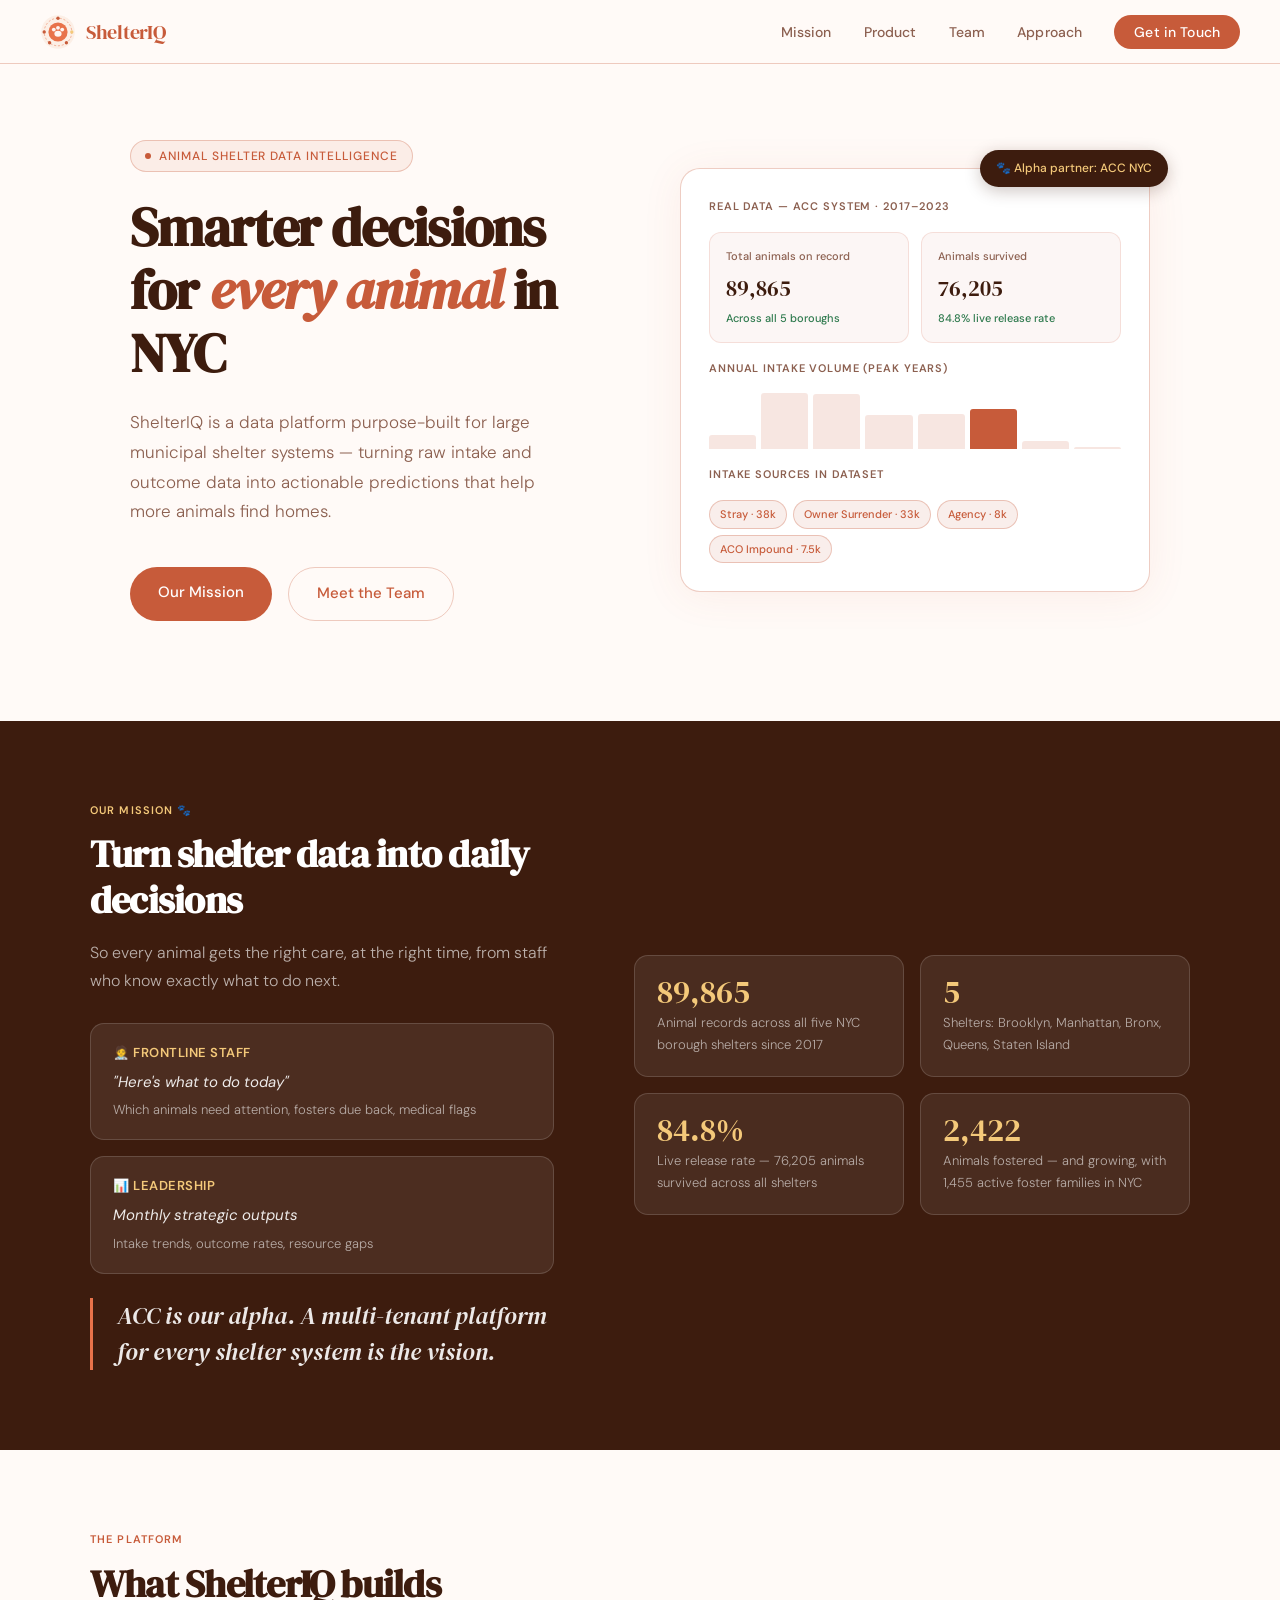
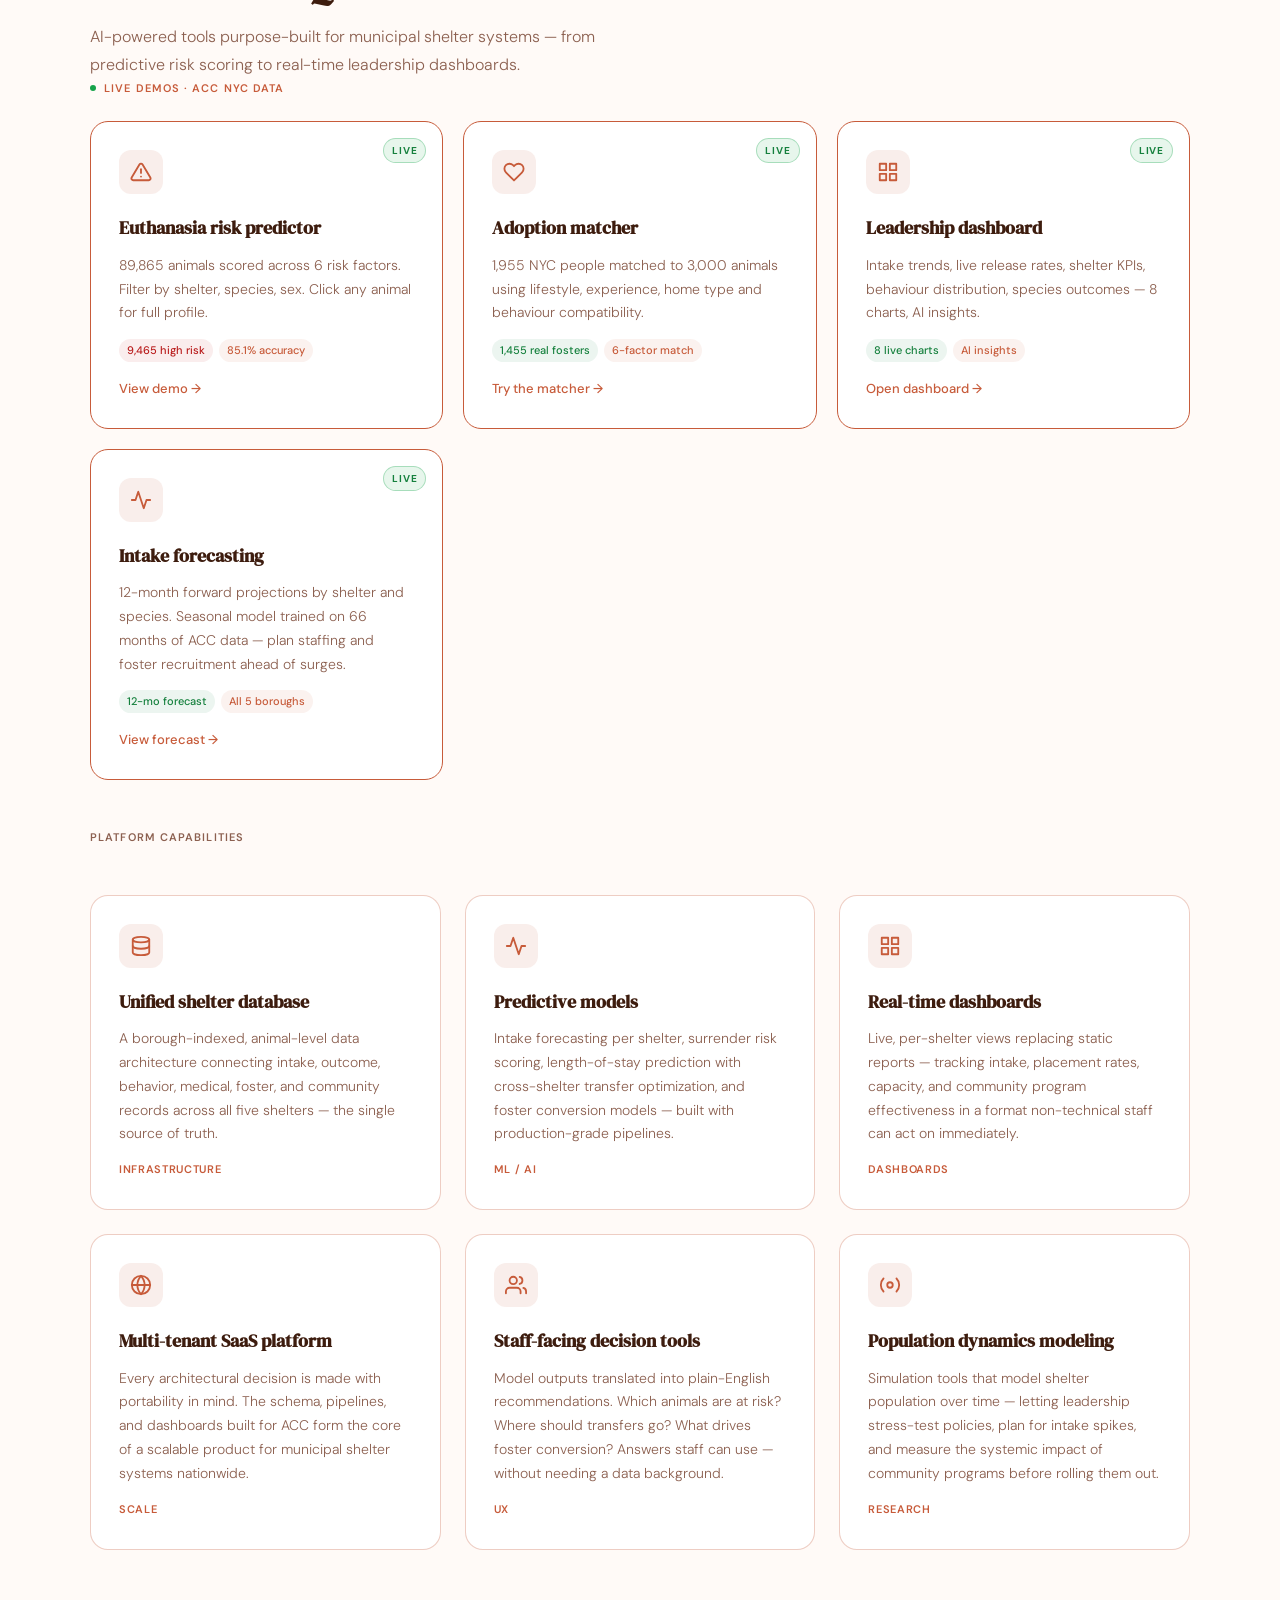
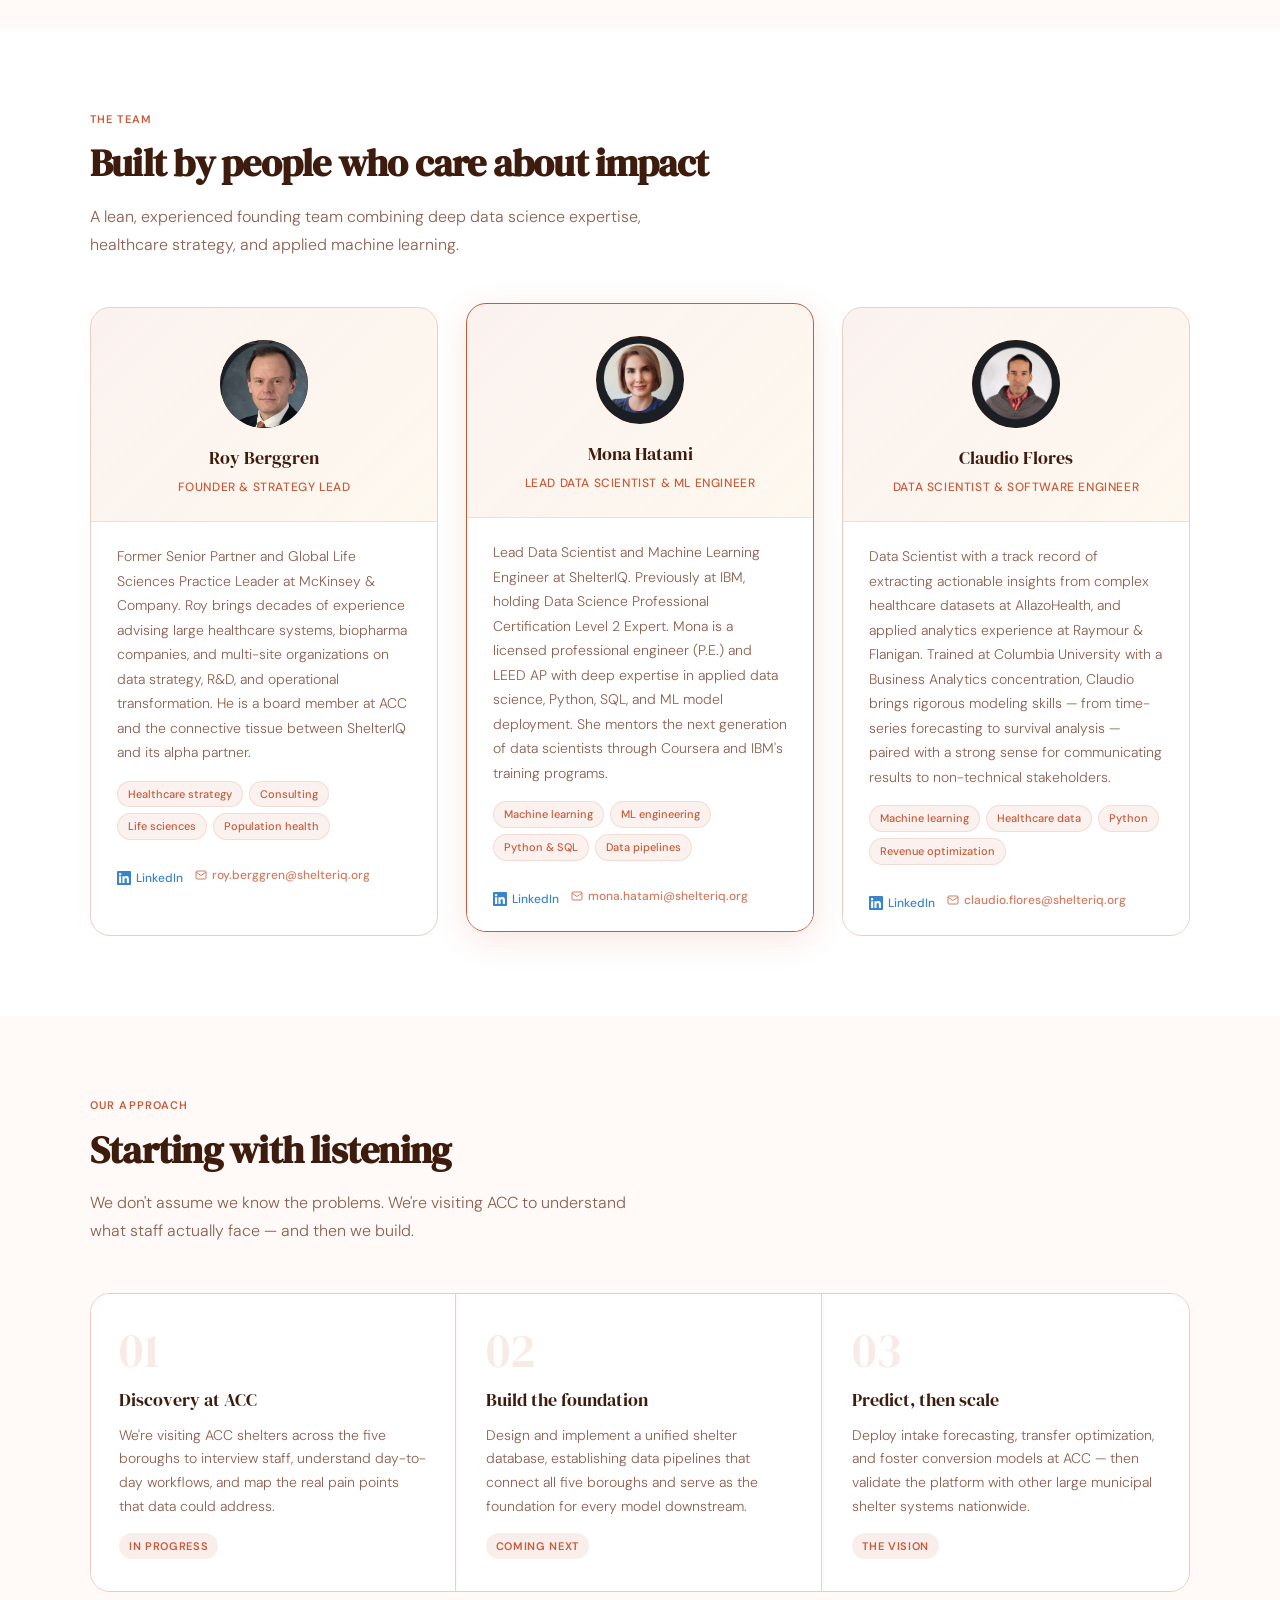
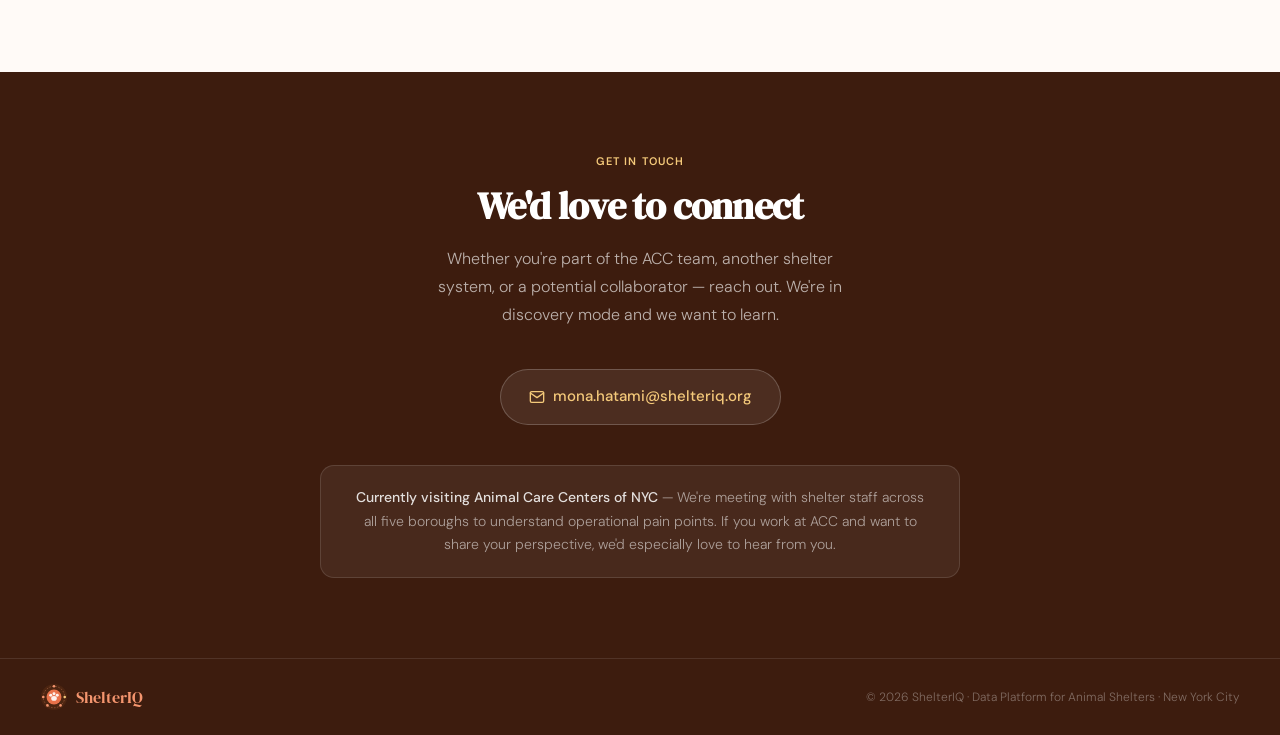
==== index.html @ 9c736c10 "Add ShelterIQ website content for Monogram-16 Copies the ShelterIQ site (index, dashboard, adopt, fo" ====
<!DOCTYPE html>
<html lang="en">
<head>
<meta charset="UTF-8">
<meta name="viewport" content="width=device-width, initial-scale=1.0">
<title>ShelterIQ — Data Platform for Animal Shelters</title>
<link rel="preconnect" href="https://fonts.googleapis.com">
<link rel="preconnect" href="https://fonts.gstatic.com" crossorigin>
<link href="https://fonts.googleapis.com/css2?family=DM+Serif+Display:ital@0;1&family=DM+Sans:ital,opsz,wght@0,9..40,300;0,9..40,400;0,9..40,500;0,9..40,600;1,9..40,300&display=swap" rel="stylesheet">
<style>
  *, *::before, *::after { box-sizing: border-box; margin: 0; padding: 0; }

  :root {
    --terracotta: #C75B3A;
    --terracotta-light: #E8724A;
    --peach: #F4956E;
    --gold: #F4C97A;
    --cream: #FFFAF7;
    --dark-brown: #3D1C0E;
    --mid-brown: #7A3B20;
    --text-dark: #1A0A04;
    --text-muted: #8C6050;
    --border: rgba(199, 91, 58, 0.15);
    --border-strong: rgba(199, 91, 58, 0.3);
  }

  html { scroll-behavior: smooth; }

  @keyframes pulse { 0%,100%{opacity:1} 50%{opacity:0.4} }

  body {
    font-family: 'DM Sans', sans-serif;
    background: var(--cream);
    color: var(--text-dark);
    font-size: 16px;
    line-height: 1.7;
  }

  /* NAV */
  nav {
    position: fixed;
    top: 0; left: 0; right: 0;
    z-index: 100;
    background: rgba(255, 250, 247, 0.92);
    backdrop-filter: blur(12px);
    border-bottom: 0.5px solid var(--border-strong);
    padding: 0 2.5rem;
    height: 64px;
    display: flex;
    align-items: center;
    justify-content: space-between;
  }

  .nav-logo {
    display: flex;
    align-items: center;
    gap: 10px;
    text-decoration: none;
  }

  .nav-logo svg { width: 36px; height: 36px; }

  .nav-logo-text {
    font-family: 'DM Serif Display', serif;
    font-size: 20px;
    color: var(--terracotta);
    letter-spacing: -0.3px;
  }

  .nav-links {
    display: flex;
    gap: 2rem;
    list-style: none;
  }

  .nav-links a {
    text-decoration: none;
    color: var(--text-muted);
    font-size: 14px;
    font-weight: 500;
    letter-spacing: 0.01em;
    transition: color 0.2s;
  }

  .nav-links a:hover { color: var(--terracotta); }

  .nav-cta {
    background: var(--terracotta);
    color: white !important;
    padding: 8px 20px;
    border-radius: 100px;
    font-size: 14px !important;
    font-weight: 500 !important;
    transition: background 0.2s !important;
  }

  .nav-cta:hover { background: var(--terracotta-light) !important; color: white !important; }

  /* HERO */
  .hero {
    padding: 140px 2.5rem 100px;
    max-width: 1100px;
    margin: 0 auto;
    display: grid;
    grid-template-columns: 1fr 1fr;
    gap: 5rem;
    align-items: center;
  }

  .hero-eyebrow {
    display: inline-flex;
    align-items: center;
    gap: 8px;
    background: rgba(199, 91, 58, 0.08);
    border: 0.5px solid var(--border-strong);
    border-radius: 100px;
    padding: 5px 14px;
    font-size: 12px;
    font-weight: 500;
    color: var(--terracotta);
    letter-spacing: 0.08em;
    text-transform: uppercase;
    margin-bottom: 1.5rem;
  }

  .hero-eyebrow::before {
    content: '';
    width: 6px; height: 6px;
    border-radius: 50%;
    background: var(--terracotta);
    display: inline-block;
  }

  .hero h1 {
    font-family: 'DM Serif Display', serif;
    font-size: clamp(2.4rem, 4.5vw, 3.4rem);
    line-height: 1.15;
    color: var(--dark-brown);
    margin-bottom: 1.5rem;
    letter-spacing: -0.02em;
  }

  .hero h1 em {
    font-style: italic;
    color: var(--terracotta);
  }

  .hero-sub {
    font-size: 17px;
    color: var(--text-muted);
    font-weight: 300;
    line-height: 1.75;
    margin-bottom: 2.5rem;
    max-width: 440px;
  }

  .hero-actions {
    display: flex;
    gap: 1rem;
    flex-wrap: wrap;
  }

  .btn-primary {
    background: var(--terracotta);
    color: white;
    padding: 13px 28px;
    border-radius: 100px;
    font-size: 15px;
    font-weight: 500;
    text-decoration: none;
    display: inline-block;
    transition: background 0.2s, transform 0.15s;
  }

  .btn-primary:hover { background: var(--terracotta-light); transform: translateY(-1px); }

  .btn-secondary {
    border: 1px solid var(--border-strong);
    color: var(--terracotta);
    padding: 13px 28px;
    border-radius: 100px;
    font-size: 15px;
    font-weight: 500;
    text-decoration: none;
    display: inline-block;
    transition: background 0.15s;
  }

  .btn-secondary:hover { background: rgba(199, 91, 58, 0.06); }

  /* HERO VISUAL */
  .hero-visual {
    position: relative;
  }

  .hero-card {
    background: white;
    border: 0.5px solid var(--border-strong);
    border-radius: 20px;
    padding: 28px;
    box-shadow: 0 4px 40px rgba(199, 91, 58, 0.08);
  }

  .hero-card-label {
    font-size: 11px;
    font-weight: 600;
    color: var(--text-muted);
    letter-spacing: 0.08em;
    text-transform: uppercase;
    margin-bottom: 16px;
  }

  .stat-row {
    display: grid;
    grid-template-columns: 1fr 1fr;
    gap: 12px;
    margin-bottom: 16px;
  }

  .stat-box {
    background: rgba(199, 91, 58, 0.05);
    border: 0.5px solid var(--border);
    border-radius: 12px;
    padding: 14px 16px;
  }

  .stat-label {
    font-size: 11px;
    color: var(--text-muted);
    margin-bottom: 4px;
    font-weight: 500;
  }

  .stat-value {
    font-size: 22px;
    font-family: 'DM Serif Display', serif;
    color: var(--dark-brown);
  }

  .stat-change {
    font-size: 11px;
    color: #2F7A4E;
    font-weight: 500;
    margin-top: 2px;
  }

  .mini-chart {
    height: 56px;
    display: flex;
    align-items: flex-end;
    gap: 5px;
    margin: 16px 0;
  }

  .mini-bar {
    flex: 1;
    background: rgba(199, 91, 58, 0.15);
    border-radius: 3px 3px 0 0;
    transition: background 0.2s;
  }

  .mini-bar.accent { background: var(--terracotta); }

  .shelter-badges {
    display: flex;
    gap: 6px;
    flex-wrap: wrap;
    margin-top: 16px;
  }

  .badge {
    font-size: 11px;
    font-weight: 500;
    padding: 4px 10px;
    border-radius: 100px;
    background: rgba(199, 91, 58, 0.1);
    color: var(--terracotta);
    border: 0.5px solid var(--border-strong);
  }

  .floating-pill {
    position: absolute;
    top: -18px;
    right: -18px;
    background: var(--dark-brown);
    color: var(--gold);
    border-radius: 100px;
    padding: 8px 16px;
    font-size: 12px;
    font-weight: 500;
    white-space: nowrap;
    box-shadow: 0 4px 16px rgba(61, 28, 14, 0.25);
  }

  /* SECTION SHARED */
  section { padding: 80px 2.5rem; }

  .container { max-width: 1100px; margin: 0 auto; }

  .section-label {
    font-size: 11px;
    font-weight: 600;
    letter-spacing: 0.1em;
    text-transform: uppercase;
    color: var(--terracotta);
    margin-bottom: 0.75rem;
  }

  .section-title {
    font-family: 'DM Serif Display', serif;
    font-size: clamp(1.8rem, 3vw, 2.5rem);
    color: var(--dark-brown);
    line-height: 1.2;
    letter-spacing: -0.02em;
    margin-bottom: 1rem;
  }

  .section-sub {
    font-size: 16px;
    color: var(--text-muted);
    font-weight: 300;
    max-width: 560px;
    line-height: 1.75;
  }

  /* MISSION */
  .mission-section {
    background: var(--dark-brown);
    color: white;
  }

  .mission-inner {
    max-width: 1100px;
    margin: 0 auto;
    display: grid;
    grid-template-columns: 1fr 1.2fr;
    gap: 5rem;
    align-items: center;
  }

  .mission-section .section-label { color: var(--gold); }

  .mission-section .section-title { color: white; }

  .mission-section .section-sub { color: rgba(255,255,255,0.65); max-width: 100%; }

  .mission-quote {
    border-left: 3px solid var(--terracotta-light);
    padding-left: 1.5rem;
    font-family: 'DM Serif Display', serif;
    font-size: 1.5rem;
    font-style: italic;
    color: rgba(255,255,255,0.9);
    line-height: 1.5;
  }

  .acc-info-cards {
    display: grid;
    grid-template-columns: 1fr 1fr;
    gap: 16px;
  }

  .acc-card {
    background: rgba(255,255,255,0.07);
    border: 0.5px solid rgba(255,255,255,0.15);
    border-radius: 14px;
    padding: 20px 22px;
  }

  .acc-card-num {
    font-family: 'DM Serif Display', serif;
    font-size: 2rem;
    color: var(--gold);
    line-height: 1;
    margin-bottom: 4px;
  }

  .acc-card-desc {
    font-size: 13px;
    color: rgba(255,255,255,0.6);
    font-weight: 300;
  }

  /* PRODUCT */
  .product-grid {
    display: grid;
    grid-template-columns: repeat(3, 1fr);
    gap: 24px;
    margin-top: 3rem;
  }

  .product-card {
    background: white;
    border: 0.5px solid var(--border-strong);
    border-radius: 18px;
    padding: 28px;
    transition: transform 0.2s, box-shadow 0.2s;
  }

  .product-card:hover {
    transform: translateY(-3px);
    box-shadow: 0 8px 32px rgba(199, 91, 58, 0.1);
  }

  .product-icon {
    width: 44px;
    height: 44px;
    border-radius: 12px;
    background: rgba(199, 91, 58, 0.1);
    display: flex;
    align-items: center;
    justify-content: center;
    margin-bottom: 18px;
  }

  .product-icon svg { width: 22px; height: 22px; }

  .product-card h3 {
    font-family: 'DM Serif Display', serif;
    font-size: 1.15rem;
    color: var(--dark-brown);
    margin-bottom: 10px;
  }

  .product-card p {
    font-size: 14px;
    color: var(--text-muted);
    line-height: 1.7;
    font-weight: 300;
  }

  .product-tag {
    display: inline-block;
    margin-top: 14px;
    font-size: 11px;
    font-weight: 600;
    letter-spacing: 0.06em;
    text-transform: uppercase;
    color: var(--terracotta);
  }

  /* TEAM */
  .team-section { background: white; }

  .team-grid {
    display: grid;
    grid-template-columns: repeat(3, 1fr);
    gap: 28px;
    margin-top: 3rem;
  }

  .team-card {
    border: 0.5px solid var(--border-strong);
    border-radius: 20px;
    overflow: hidden;
    transition: transform 0.2s;
  }

  .team-card:hover { transform: translateY(-3px); }

  .team-card-top {
    background: linear-gradient(135deg, rgba(199, 91, 58, 0.08), rgba(244, 201, 122, 0.12));
    padding: 32px 28px 24px;
    text-align: center;
    border-bottom: 0.5px solid var(--border);
  }

  .avatar-circle {
    width: 88px;
    height: 88px;
    border-radius: 50%;
    background: var(--terracotta);
    color: white;
    font-family: 'DM Serif Display', serif;
    font-size: 28px;
    display: flex;
    align-items: center;
    justify-content: center;
    margin: 0 auto 14px;
    letter-spacing: 1px;
    overflow: hidden;
  }

  .avatar-circle img {
    width: 100%;
    height: 100%;
    object-fit: cover;
    object-position: center top;
    border-radius: 50%;
    display: block;
  }

  .team-card.featured {
    border: 1.5px solid var(--terracotta);
    box-shadow: 0 8px 32px rgba(199, 91, 58, 0.15);
    transform: translateY(-4px);
  }

  .team-card.featured:hover { transform: translateY(-7px); }

  .featured-badge {
    display: inline-block;
    background: var(--terracotta);
    color: white;
    font-size: 10px;
    font-weight: 600;
    letter-spacing: 0.08em;
    text-transform: uppercase;
    padding: 3px 10px;
    border-radius: 100px;
    margin-bottom: 8px;
  }

  .team-email {
    display: inline-flex;
    align-items: center;
    gap: 5px;
    margin-top: 8px;
    font-size: 12px;
    font-weight: 500;
    color: var(--terracotta);
    text-decoration: none;
    opacity: 0.8;
    transition: opacity 0.2s;
  }

  .team-email:hover { opacity: 1; }

  .team-name {
    font-family: 'DM Serif Display', serif;
    font-size: 1.15rem;
    color: var(--dark-brown);
    margin-bottom: 4px;
  }

  .team-title {
    font-size: 12px;
    font-weight: 500;
    color: var(--terracotta);
    letter-spacing: 0.05em;
    text-transform: uppercase;
  }

  .team-card-body {
    padding: 22px 26px;
    background: white;
  }

  .team-bio {
    font-size: 14px;
    color: var(--text-muted);
    line-height: 1.75;
    font-weight: 300;
    margin-bottom: 16px;
  }

  .team-skills {
    display: flex;
    gap: 6px;
    flex-wrap: wrap;
  }

  .skill-pill {
    font-size: 11px;
    font-weight: 500;
    background: rgba(199, 91, 58, 0.08);
    color: var(--terracotta);
    border: 0.5px solid var(--border);
    border-radius: 100px;
    padding: 3px 10px;
  }

  .team-linkedin {
    display: inline-flex;
    align-items: center;
    gap: 5px;
    margin-top: 14px;
    font-size: 12px;
    font-weight: 500;
    color: #0A66C2;
    text-decoration: none;
    opacity: 0.8;
    transition: opacity 0.2s;
  }

  .team-linkedin:hover { opacity: 1; }

  /* APPROACH */
  .approach-section { background: var(--cream); }

  .approach-steps {
    display: grid;
    grid-template-columns: repeat(3, 1fr);
    gap: 2px;
    margin-top: 3rem;
    border: 0.5px solid var(--border-strong);
    border-radius: 20px;
    overflow: hidden;
  }

  .approach-step {
    padding: 32px 28px;
    background: white;
    position: relative;
  }

  .approach-step:not(:last-child) {
    border-right: 0.5px solid var(--border-strong);
  }

  .step-num {
    font-family: 'DM Serif Display', serif;
    font-size: 3rem;
    color: rgba(199, 91, 58, 0.12);
    line-height: 1;
    margin-bottom: 12px;
  }

  .step-title {
    font-family: 'DM Serif Display', serif;
    font-size: 1.1rem;
    color: var(--dark-brown);
    margin-bottom: 8px;
  }

  .step-desc {
    font-size: 14px;
    color: var(--text-muted);
    font-weight: 300;
    line-height: 1.7;
  }

  .step-badge {
    display: inline-block;
    margin-top: 14px;
    background: rgba(199, 91, 58, 0.1);
    color: var(--terracotta);
    font-size: 11px;
    font-weight: 600;
    letter-spacing: 0.06em;
    text-transform: uppercase;
    padding: 4px 10px;
    border-radius: 100px;
  }

  /* CONTACT */
  .contact-section {
    background: var(--dark-brown);
    color: white;
    text-align: center;
  }

  .contact-inner {
    max-width: 640px;
    margin: 0 auto;
  }

  .contact-section .section-label { color: var(--gold); }

  .contact-section .section-title { color: white; }

  .contact-section .section-sub {
    color: rgba(255,255,255,0.65);
    margin: 0 auto 2.5rem;
  }

  .contact-email {
    display: inline-flex;
    align-items: center;
    gap: 8px;
    background: rgba(255,255,255,0.08);
    border: 0.5px solid rgba(255,255,255,0.2);
    border-radius: 100px;
    padding: 14px 28px;
    color: var(--gold);
    text-decoration: none;
    font-size: 15px;
    font-weight: 500;
    transition: background 0.2s;
  }

  .contact-email:hover { background: rgba(255,255,255,0.14); }

  .acc-note {
    margin-top: 2.5rem;
    padding: 20px 28px;
    background: rgba(255,255,255,0.06);
    border: 0.5px solid rgba(255,255,255,0.12);
    border-radius: 14px;
    font-size: 14px;
    color: rgba(255,255,255,0.55);
    font-weight: 300;
    line-height: 1.7;
  }

  .acc-note strong { color: rgba(255,255,255,0.85); font-weight: 500; }

  /* FOOTER */
  footer {
    background: var(--dark-brown);
    border-top: 0.5px solid rgba(255,255,255,0.1);
    padding: 24px 2.5rem;
    display: flex;
    align-items: center;
    justify-content: space-between;
  }

  .footer-logo {
    display: flex;
    align-items: center;
    gap: 8px;
  }

  .footer-logo-text {
    font-family: 'DM Serif Display', serif;
    font-size: 16px;
    color: var(--peach);
  }

  .footer-right {
    font-size: 12px;
    color: rgba(255,255,255,0.35);
    font-weight: 300;
  }

  @media (max-width: 768px) {
    .hero { grid-template-columns: 1fr; gap: 3rem; padding: 110px 1.5rem 60px; }
    .hero-visual { display: none; }
    .mission-inner { grid-template-columns: 1fr; gap: 2.5rem; }
    .product-grid { grid-template-columns: 1fr; }
    .live-demo-grid { grid-template-columns: 1fr !important; }
    .team-grid { grid-template-columns: 1fr; }
    .approach-steps { grid-template-columns: 1fr; }
    .approach-step:not(:last-child) { border-right: none; border-bottom: 0.5px solid var(--border-strong); }
    nav { padding: 0 1.5rem; }
    .nav-links { display: none; }
    section { padding: 60px 1.5rem; }
    footer { flex-direction: column; gap: 8px; text-align: center; }
  }
</style>
</head>
<body>

<!-- NAV -->
<nav>
  <a href="#" class="nav-logo">
    <svg viewBox="0 0 60 60" xmlns="http://www.w3.org/2000/svg" width="38" height="38">
      <!-- Outer cream halo -->
      <circle cx="30" cy="30" r="28" fill="#FAE8DC" opacity="0.6"/>
      <!-- Dashed orbit ring -->
      <circle cx="30" cy="30" r="23" fill="none" stroke="#E8724A" stroke-width="1.2" stroke-dasharray="3.5 3" opacity="0.7"/>
      <!-- Borough dots: Manhattan(top), Queens(right), Brooklyn(bottom-right), Staten Is(bottom-left), Bronx(left) -->
      <circle cx="30" cy="7"  r="2.8" fill="#C75B3A"/>
      <circle cx="53" cy="30" r="2.8" fill="#F4C97A"/>
      <circle cx="44" cy="48" r="2.8" fill="#C75B3A"/>
      <circle cx="16" cy="48" r="2.8" fill="#C75B3A"/>
      <circle cx="7"  cy="30" r="2.8" fill="#C75B3A"/>
      <!-- Main terracotta circle -->
      <circle cx="30" cy="30" r="16" fill="#E8724A"/>
      <!-- Paw print: central pad -->
      <ellipse cx="30" cy="33" rx="6" ry="5" fill="white" opacity="0.92"/>
      <!-- Toe beans -->
      <circle cx="23" cy="26" r="3.2" fill="white" opacity="0.92"/>
      <circle cx="30" cy="23" r="3.2" fill="white" opacity="0.92"/>
      <circle cx="37" cy="26" r="3.2" fill="white" opacity="0.92"/>
    </svg>
    <span class="nav-logo-text">ShelterIQ</span>
  </a>
  <ul class="nav-links">
    <li><a href="#mission">Mission</a></li>
    <li><a href="#product">Product</a></li>
    <li><a href="#team">Team</a></li>
    <li><a href="#approach">Approach</a></li>
    <li><a href="#contact" class="nav-cta">Get in Touch</a></li>
  </ul>
</nav>

<!-- HERO -->
<section style="padding: 0;">
  <div class="hero">
    <div class="hero-content">
      <div class="hero-eyebrow">Animal Shelter Data Intelligence</div>
      <h1>Smarter decisions for <em>every animal</em> in NYC</h1>
      <p class="hero-sub">ShelterIQ is a data platform purpose-built for large municipal shelter systems — turning raw intake and outcome data into actionable predictions that help more animals find homes.</p>
      <div class="hero-actions">
        <a href="#mission" class="btn-primary">Our Mission</a>
        <a href="#team" class="btn-secondary">Meet the Team</a>
      </div>
    </div>
    <div class="hero-visual">
      <div class="floating-pill">🐾 Alpha partner: ACC NYC</div>
      <div class="hero-card">
        <div class="hero-card-label">Real data — ACC system · 2017–2023</div>
        <div class="stat-row">
          <div class="stat-box">
            <div class="stat-label">Total animals on record</div>
            <div class="stat-value">89,865</div>
            <div class="stat-change">Across all 5 boroughs</div>
          </div>
          <div class="stat-box">
            <div class="stat-label">Animals survived</div>
            <div class="stat-value">76,205</div>
            <div class="stat-change">84.8% live release rate</div>
          </div>
        </div>
        <div class="hero-card-label" style="margin-top:4px;">Annual intake volume (peak years)</div>
        <div class="mini-chart">
          <div class="mini-bar" style="height:25%;" title="2017"></div>
          <div class="mini-bar" style="height:100%;" title="2018"></div>
          <div class="mini-bar" style="height:99%;" title="2019"></div>
          <div class="mini-bar" style="height:62%;" title="2020"></div>
          <div class="mini-bar" style="height:64%;" title="2021"></div>
          <div class="mini-bar accent" style="height:72%;" title="2022"></div>
          <div class="mini-bar" style="height:15%;" title="2023"></div>
          <div class="mini-bar" style="height:5%;" title="2024"></div>
        </div>
        <div class="hero-card-label">Intake sources in dataset</div>
        <div class="shelter-badges">
          <span class="badge">Stray · 38k</span>
          <span class="badge">Owner Surrender · 33k</span>
          <span class="badge">Agency · 8k</span>
          <span class="badge">ACO Impound · 7.5k</span>
        </div>
      </div>
    </div>
  </div>
</section>

<!-- MISSION -->
<section class="mission-section" id="mission">
  <div class="mission-inner">
    <div>
      <div class="section-label">Our Mission 🐾</div>
      <h2 class="section-title">Turn shelter data into daily decisions</h2>
      <p class="section-sub">So every animal gets the right care, at the right time, from staff who know exactly what to do next.</p>
      <br>
      <div style="display:flex; flex-direction:column; gap:16px; margin-bottom: 1.5rem;">
        <div style="background:rgba(255,255,255,0.08); border:0.5px solid rgba(255,255,255,0.15); border-radius:14px; padding:18px 22px;">
          <div style="font-size:13px; font-weight:600; color:var(--gold); margin-bottom:6px; letter-spacing:0.04em;">🧑‍⚕️ FRONTLINE STAFF</div>
          <div style="font-size:15px; color:rgba(255,255,255,0.9); font-style:italic;">"Here's what to do today"</div>
          <div style="font-size:13px; color:rgba(255,255,255,0.6); margin-top:4px; font-weight:300;">Which animals need attention, fosters due back, medical flags</div>
        </div>
        <div style="background:rgba(255,255,255,0.08); border:0.5px solid rgba(255,255,255,0.15); border-radius:14px; padding:18px 22px;">
          <div style="font-size:13px; font-weight:600; color:var(--gold); margin-bottom:6px; letter-spacing:0.04em;">📊 LEADERSHIP</div>
          <div style="font-size:15px; color:rgba(255,255,255,0.9); font-style:italic;">Monthly strategic outputs</div>
          <div style="font-size:13px; color:rgba(255,255,255,0.6); margin-top:4px; font-weight:300;">Intake trends, outcome rates, resource gaps</div>
        </div>
      </div>
      <blockquote class="mission-quote">ACC is our alpha. A multi-tenant platform for every shelter system is the vision.</blockquote>
    </div>
    <div class="acc-info-cards">
      <div class="acc-card">
        <div class="acc-card-num">89,865</div>
        <div class="acc-card-desc">Animal records across all five NYC borough shelters since 2017</div>
      </div>
      <div class="acc-card">
        <div class="acc-card-num">5</div>
        <div class="acc-card-desc">Shelters: Brooklyn, Manhattan, Bronx, Queens, Staten Island</div>
      </div>
      <div class="acc-card">
        <div class="acc-card-num">84.8%</div>
        <div class="acc-card-desc">Live release rate — 76,205 animals survived across all shelters</div>
      </div>
      <div class="acc-card">
        <div class="acc-card-num">2,422</div>
        <div class="acc-card-desc">Animals fostered — and growing, with 1,455 active foster families in NYC</div>
      </div>
    </div>
  </div>
</section>

<!-- PRODUCT -->
<section id="product" style="background: var(--cream);">
  <div class="container">
    <div class="section-label">The Platform</div>
    <h2 class="section-title">What ShelterIQ builds</h2>
    <p class="section-sub">AI-powered tools purpose-built for municipal shelter systems — from predictive risk scoring to real-time leadership dashboards.</p>

    <!-- LIVE PRODUCTS -->
    <div style="margin-bottom:1rem;">
      <div style="font-size:11px;font-weight:600;letter-spacing:0.1em;text-transform:uppercase;color:var(--terracotta);margin-bottom:1.5rem;display:flex;align-items:center;gap:8px;">
        <span style="width:6px;height:6px;border-radius:50%;background:#16A34A;display:inline-block;animation:pulse 2s infinite;"></span>
        Live demos · ACC NYC data
      </div>
      <div style="display:grid;grid-template-columns:repeat(3,1fr);gap:20px;margin-bottom:3rem;" class="live-demo-grid">

        <!-- RISK PREDICTOR — LIVE -->
        <a href="risk.html" style="text-decoration:none;background:white;border:1.5px solid var(--terracotta);border-radius:18px;padding:28px;display:block;transition:transform 0.2s,box-shadow 0.2s;position:relative;overflow:hidden;" onmouseover="this.style.transform='translateY(-3px)';this.style.boxShadow='0 8px 32px rgba(199,91,58,0.15)'" onmouseout="this.style.transform='';this.style.boxShadow=''">
          <div style="position:absolute;top:16px;right:16px;background:rgba(22,163,74,0.1);color:#15803D;font-size:10px;font-weight:700;letter-spacing:0.08em;padding:3px 8px;border-radius:20px;border:1px solid rgba(22,163,74,0.3);">LIVE</div>
          <div style="width:44px;height:44px;border-radius:12px;background:rgba(199,91,58,0.1);display:flex;align-items:center;justify-content:center;margin-bottom:18px;">
            <svg viewBox="0 0 24 24" fill="none" stroke="#C75B3A" stroke-width="2" stroke-linecap="round" stroke-linejoin="round" width="22" height="22"><path d="M10.29 3.86L1.82 18a2 2 0 0 0 1.71 3h16.94a2 2 0 0 0 1.71-3L13.71 3.86a2 2 0 0 0-3.42 0z"/><line x1="12" y1="9" x2="12" y2="13"/><line x1="12" y1="17" x2="12.01" y2="17"/></svg>
          </div>
          <h3 style="font-family:'DM Serif Display',serif;font-size:1.15rem;color:var(--dark-brown);margin-bottom:10px;">Euthanasia risk predictor</h3>
          <p style="font-size:14px;color:var(--text-muted);line-height:1.7;font-weight:300;">89,865 animals scored across 6 risk factors. Filter by shelter, species, sex. Click any animal for full profile.</p>
          <div style="margin-top:14px;display:flex;flex-wrap:wrap;gap:6px;">
            <span style="font-size:11px;background:rgba(185,28,28,0.08);color:#B91C1C;padding:2px 8px;border-radius:20px;font-weight:500;">9,465 high risk</span>
            <span style="font-size:11px;background:rgba(199,91,58,0.08);color:var(--terracotta);padding:2px 8px;border-radius:20px;font-weight:500;">85.1% accuracy</span>
          </div>
          <div style="margin-top:16px;font-size:13px;color:var(--terracotta);font-weight:500;">View demo →</div>
        </a>

        <!-- ADOPTION MATCHER — LIVE -->
        <a href="adopt.html" style="text-decoration:none;background:white;border:1.5px solid var(--terracotta);border-radius:18px;padding:28px;display:block;transition:transform 0.2s,box-shadow 0.2s;position:relative;overflow:hidden;" onmouseover="this.style.transform='translateY(-3px)';this.style.boxShadow='0 8px 32px rgba(199,91,58,0.15)'" onmouseout="this.style.transform='';this.style.boxShadow=''">
          <div style="position:absolute;top:16px;right:16px;background:rgba(22,163,74,0.1);color:#15803D;font-size:10px;font-weight:700;letter-spacing:0.08em;padding:3px 8px;border-radius:20px;border:1px solid rgba(22,163,74,0.3);">LIVE</div>
          <div style="width:44px;height:44px;border-radius:12px;background:rgba(199,91,58,0.1);display:flex;align-items:center;justify-content:center;margin-bottom:18px;">
            <svg viewBox="0 0 24 24" fill="none" stroke="#C75B3A" stroke-width="2" stroke-linecap="round" stroke-linejoin="round" width="22" height="22"><path d="M20.84 4.61a5.5 5.5 0 0 0-7.78 0L12 5.67l-1.06-1.06a5.5 5.5 0 0 0-7.78 7.78l1.06 1.06L12 21.23l7.78-7.78 1.06-1.06a5.5 5.5 0 0 0 0-7.78z"/></svg>
          </div>
          <h3 style="font-family:'DM Serif Display',serif;font-size:1.15rem;color:var(--dark-brown);margin-bottom:10px;">Adoption matcher</h3>
          <p style="font-size:14px;color:var(--text-muted);line-height:1.7;font-weight:300;">1,955 NYC people matched to 3,000 animals using lifestyle, experience, home type and behaviour compatibility.</p>
          <div style="margin-top:14px;display:flex;flex-wrap:wrap;gap:6px;">
            <span style="font-size:11px;background:rgba(21,128,61,0.08);color:#15803D;padding:2px 8px;border-radius:20px;font-weight:500;">1,455 real fosters</span>
            <span style="font-size:11px;background:rgba(199,91,58,0.08);color:var(--terracotta);padding:2px 8px;border-radius:20px;font-weight:500;">6-factor match</span>
          </div>
          <div style="margin-top:16px;font-size:13px;color:var(--terracotta);font-weight:500;">Try the matcher →</div>
        </a>

        <!-- LEADERSHIP DASHBOARD — LIVE -->
        <a href="dashboard.html" style="text-decoration:none;background:white;border:1.5px solid var(--terracotta);border-radius:18px;padding:28px;display:block;transition:transform 0.2s,box-shadow 0.2s;position:relative;overflow:hidden;" onmouseover="this.style.transform='translateY(-3px)';this.style.boxShadow='0 8px 32px rgba(199,91,58,0.15)'" onmouseout="this.style.transform='';this.style.boxShadow=''">
          <div style="position:absolute;top:16px;right:16px;background:rgba(22,163,74,0.1);color:#15803D;font-size:10px;font-weight:700;letter-spacing:0.08em;padding:3px 8px;border-radius:20px;border:1px solid rgba(22,163,74,0.3);">LIVE</div>
          <div style="width:44px;height:44px;border-radius:12px;background:rgba(199,91,58,0.1);display:flex;align-items:center;justify-content:center;margin-bottom:18px;">
            <svg viewBox="0 0 24 24" fill="none" stroke="#C75B3A" stroke-width="2" stroke-linecap="round" stroke-linejoin="round" width="22" height="22"><rect x="3" y="3" width="7" height="7"/><rect x="14" y="3" width="7" height="7"/><rect x="14" y="14" width="7" height="7"/><rect x="3" y="14" width="7" height="7"/></svg>
          </div>
          <h3 style="font-family:'DM Serif Display',serif;font-size:1.15rem;color:var(--dark-brown);margin-bottom:10px;">Leadership dashboard</h3>
          <p style="font-size:14px;color:var(--text-muted);line-height:1.7;font-weight:300;">Intake trends, live release rates, shelter KPIs, behaviour distribution, species outcomes — 8 charts, AI insights.</p>
          <div style="margin-top:14px;display:flex;flex-wrap:wrap;gap:6px;">
            <span style="font-size:11px;background:rgba(21,128,61,0.08);color:#15803D;padding:2px 8px;border-radius:20px;font-weight:500;">8 live charts</span>
            <span style="font-size:11px;background:rgba(199,91,58,0.08);color:var(--terracotta);padding:2px 8px;border-radius:20px;font-weight:500;">AI insights</span>
          </div>
          <div style="margin-top:16px;font-size:13px;color:var(--terracotta);font-weight:500;">Open dashboard →</div>
        </a>

        <!-- INTAKE FORECASTING — LIVE -->
        <a href="forecast.html" style="text-decoration:none;background:white;border:1.5px solid var(--terracotta);border-radius:18px;padding:28px;display:block;transition:transform 0.2s,box-shadow 0.2s;position:relative;overflow:hidden;" onmouseover="this.style.transform='translateY(-3px)';this.style.boxShadow='0 8px 32px rgba(199,91,58,0.15)'" onmouseout="this.style.transform='';this.style.boxShadow=''">
          <div style="position:absolute;top:16px;right:16px;background:rgba(22,163,74,0.1);color:#15803D;font-size:10px;font-weight:700;letter-spacing:0.08em;padding:3px 8px;border-radius:20px;border:1px solid rgba(22,163,74,0.3);">LIVE</div>
          <div style="width:44px;height:44px;border-radius:12px;background:rgba(199,91,58,0.1);display:flex;align-items:center;justify-content:center;margin-bottom:18px;">
            <svg viewBox="0 0 24 24" fill="none" stroke="#C75B3A" stroke-width="2" stroke-linecap="round" stroke-linejoin="round" width="22" height="22"><polyline points="22 12 18 12 15 21 9 3 6 12 2 12"/></svg>
          </div>
          <h3 style="font-family:'DM Serif Display',serif;font-size:1.15rem;color:var(--dark-brown);margin-bottom:10px;">Intake forecasting</h3>
          <p style="font-size:14px;color:var(--text-muted);line-height:1.7;font-weight:300;">12-month forward projections by shelter and species. Seasonal model trained on 66 months of ACC data — plan staffing and foster recruitment ahead of surges.</p>
          <div style="margin-top:14px;display:flex;flex-wrap:wrap;gap:6px;">
            <span style="font-size:11px;background:rgba(21,128,61,0.08);color:#15803D;padding:2px 8px;border-radius:20px;font-weight:500;">12-mo forecast</span>
            <span style="font-size:11px;background:rgba(199,91,58,0.08);color:var(--terracotta);padding:2px 8px;border-radius:20px;font-weight:500;">All 5 boroughs</span>
          </div>
          <div style="margin-top:16px;font-size:13px;color:var(--terracotta);font-weight:500;">View forecast →</div>
        </a>

      </div>
    </div>

    <!-- PLATFORM CAPABILITIES -->
    <div style="font-size:11px;font-weight:600;letter-spacing:0.1em;text-transform:uppercase;color:var(--text-muted);margin-bottom:1.5rem;">Platform capabilities</div>
    <div class="product-grid">
      <div class="product-card">
        <div class="product-icon">
          <svg viewBox="0 0 24 24" fill="none" stroke="#C75B3A" stroke-width="2" stroke-linecap="round" stroke-linejoin="round">
            <ellipse cx="12" cy="5" rx="9" ry="3"/><path d="M21 12c0 1.66-4 3-9 3s-9-1.34-9-3"/><path d="M3 5v14c0 1.66 4 3 9 3s9-1.34 9-3V5"/>
          </svg>
        </div>
        <h3>Unified shelter database</h3>
        <p>A borough-indexed, animal-level data architecture connecting intake, outcome, behavior, medical, foster, and community records across all five shelters — the single source of truth.</p>
        <span class="product-tag">Infrastructure</span>
      </div>
      <div class="product-card">
        <div class="product-icon">
          <svg viewBox="0 0 24 24" fill="none" stroke="#C75B3A" stroke-width="2" stroke-linecap="round" stroke-linejoin="round">
            <polyline points="22 12 18 12 15 21 9 3 6 12 2 12"/>
          </svg>
        </div>
        <h3>Predictive models</h3>
        <p>Intake forecasting per shelter, surrender risk scoring, length-of-stay prediction with cross-shelter transfer optimization, and foster conversion models — built with production-grade pipelines.</p>
        <span class="product-tag">ML / AI</span>
      </div>
      <div class="product-card">
        <div class="product-icon">
          <svg viewBox="0 0 24 24" fill="none" stroke="#C75B3A" stroke-width="2" stroke-linecap="round" stroke-linejoin="round">
            <rect x="3" y="3" width="7" height="7"/><rect x="14" y="3" width="7" height="7"/><rect x="14" y="14" width="7" height="7"/><rect x="3" y="14" width="7" height="7"/>
          </svg>
        </div>
        <h3>Real-time dashboards</h3>
        <p>Live, per-shelter views replacing static reports — tracking intake, placement rates, capacity, and community program effectiveness in a format non-technical staff can act on immediately.</p>
        <span class="product-tag">Dashboards</span>
      </div>
      <div class="product-card">
        <div class="product-icon">
          <svg viewBox="0 0 24 24" fill="none" stroke="#C75B3A" stroke-width="2" stroke-linecap="round" stroke-linejoin="round">
            <circle cx="12" cy="12" r="10"/><line x1="2" y1="12" x2="22" y2="12"/><path d="M12 2a15.3 15.3 0 0 1 4 10 15.3 15.3 0 0 1-4 10 15.3 15.3 0 0 1-4-10 15.3 15.3 0 0 1 4-10z"/>
          </svg>
        </div>
        <h3>Multi-tenant SaaS platform</h3>
        <p>Every architectural decision is made with portability in mind. The schema, pipelines, and dashboards built for ACC form the core of a scalable product for municipal shelter systems nationwide.</p>
        <span class="product-tag">Scale</span>
      </div>
      <div class="product-card">
        <div class="product-icon">
          <svg viewBox="0 0 24 24" fill="none" stroke="#C75B3A" stroke-width="2" stroke-linecap="round" stroke-linejoin="round">
            <path d="M17 21v-2a4 4 0 0 0-4-4H5a4 4 0 0 0-4 4v2"/><circle cx="9" cy="7" r="4"/><path d="M23 21v-2a4 4 0 0 0-3-3.87"/><path d="M16 3.13a4 4 0 0 1 0 7.75"/>
          </svg>
        </div>
        <h3>Staff-facing decision tools</h3>
        <p>Model outputs translated into plain-English recommendations. Which animals are at risk? Where should transfers go? What drives foster conversion? Answers staff can use — without needing a data background.</p>
        <span class="product-tag">UX</span>
      </div>
      <div class="product-card">
        <div class="product-icon">
          <svg viewBox="0 0 24 24" fill="none" stroke="#C75B3A" stroke-width="2" stroke-linecap="round" stroke-linejoin="round">
            <circle cx="12" cy="12" r="3"/><path d="M19.07 4.93a10 10 0 0 1 0 14.14M4.93 4.93a10 10 0 0 0 0 14.14"/>
          </svg>
        </div>
        <h3>Population dynamics modeling</h3>
        <p>Simulation tools that model shelter population over time — letting leadership stress-test policies, plan for intake spikes, and measure the systemic impact of community programs before rolling them out.</p>
        <span class="product-tag">Research</span>
      </div>
    </div>
  </div>
</section>

<!-- TEAM -->
<section class="team-section" id="team">
  <div class="container">
    <div class="section-label">The Team</div>
    <h2 class="section-title">Built by people who care about impact</h2>
    <p class="section-sub">A lean, experienced founding team combining deep data science expertise, healthcare strategy, and applied machine learning.</p>
    <div class="team-grid">
      <!-- Roy Berggren -->
      <div class="team-card">
        <div class="team-card-top">
          <div class="avatar-circle" style="background: var(--dark-brown);"><img src="[data-uri]" alt="Roy Berggren"></div>
          <div class="team-name">Roy Berggren</div>
          <div class="team-title">Founder & Strategy Lead</div>
        </div>
        <div class="team-card-body">
          <p class="team-bio">Former Senior Partner and Global Life Sciences Practice Leader at McKinsey &amp; Company. Roy brings decades of experience advising large healthcare systems, biopharma companies, and multi-site organizations on data strategy, R&amp;D, and operational transformation. He is a board member at ACC and the connective tissue between ShelterIQ and its alpha partner.</p>
          <div class="team-skills">
            <span class="skill-pill">Healthcare strategy</span>
            <span class="skill-pill">Consulting</span>
            <span class="skill-pill">Life sciences</span>
            <span class="skill-pill">Population health</span>
          </div>
          <div style="display:flex; gap:12px; flex-wrap:wrap; align-items:center; margin-top:14px;">
            <a href="https://www.linkedin.com/in/roy-berggren-44374b16/" target="_blank" class="team-linkedin">
              <svg width="14" height="14" viewBox="0 0 24 24" fill="#0A66C2"><path d="M20.447 20.452h-3.554v-5.569c0-1.328-.027-3.037-1.852-3.037-1.853 0-2.136 1.445-2.136 2.939v5.667H9.351V9h3.414v1.561h.046c.477-.9 1.637-1.85 3.37-1.85 3.601 0 4.267 2.37 4.267 5.455v6.286zM5.337 7.433a2.062 2.062 0 0 1-2.063-2.065 2.064 2.064 0 1 1 2.063 2.065zm1.782 13.019H3.555V9h3.564v11.452zM22.225 0H1.771C.792 0 0 .774 0 1.729v20.542C0 23.227.792 24 1.771 24h20.451C23.2 24 24 23.227 24 22.271V1.729C24 .774 23.2 0 22.222 0h.003z"/></svg>
              LinkedIn
            </a>
            <a href="mailto:roy.berggren@shelteriq.org" class="team-email">
              <svg width="12" height="12" viewBox="0 0 24 24" fill="none" stroke="currentColor" stroke-width="2"><path d="M4 4h16c1.1 0 2 .9 2 2v12c0 1.1-.9 2-2 2H4c-1.1 0-2-.9-2-2V6c0-1.1.9-2 2-2z"/><polyline points="22,6 12,13 2,6"/></svg>
              roy.berggren@shelteriq.org
            </a>
          </div>
        </div>
      </div>

      <!-- Mona Hatami — CENTER / FEATURED -->
      <div class="team-card featured">
        <div class="team-card-top">
          <div class="avatar-circle" style="background: var(--terracotta);"><img src="[data-uri]" alt="Mona Hatami"></div>
          <div class="team-name">Mona Hatami</div>
          <div class="team-title">Lead Data Scientist & ML Engineer</div>
        </div>
        <div class="team-card-body">
          <p class="team-bio">Lead Data Scientist and Machine Learning Engineer at ShelterIQ. Previously at IBM, holding Data Science Professional Certification Level 2 Expert. Mona is a licensed professional engineer (P.E.) and LEED AP with deep expertise in applied data science, Python, SQL, and ML model deployment. She mentors the next generation of data scientists through Coursera and IBM's training programs.</p>
          <div class="team-skills">
            <span class="skill-pill">Machine learning</span>
            <span class="skill-pill">ML engineering</span>
            <span class="skill-pill">Python & SQL</span>
            <span class="skill-pill">Data pipelines</span>
          </div>
          <div style="display:flex; gap:12px; flex-wrap:wrap; align-items:center; margin-top:14px;">
            <a href="https://www.linkedin.com/in/monahatami1/" target="_blank" class="team-linkedin">
              <svg width="14" height="14" viewBox="0 0 24 24" fill="#0A66C2"><path d="M20.447 20.452h-3.554v-5.569c0-1.328-.027-3.037-1.852-3.037-1.853 0-2.136 1.445-2.136 2.939v5.667H9.351V9h3.414v1.561h.046c.477-.9 1.637-1.85 3.37-1.85 3.601 0 4.267 2.37 4.267 5.455v6.286zM5.337 7.433a2.062 2.062 0 0 1-2.063-2.065 2.064 2.064 0 1 1 2.063 2.065zm1.782 13.019H3.555V9h3.564v11.452zM22.225 0H1.771C.792 0 0 .774 0 1.729v20.542C0 23.227.792 24 1.771 24h20.451C23.2 24 24 23.227 24 22.271V1.729C24 .774 23.2 0 22.222 0h.003z"/></svg>
              LinkedIn
            </a>
            <a href="mailto:mona.hatami@shelteriq.org" class="team-email">
              <svg width="12" height="12" viewBox="0 0 24 24" fill="none" stroke="currentColor" stroke-width="2"><path d="M4 4h16c1.1 0 2 .9 2 2v12c0 1.1-.9 2-2 2H4c-1.1 0-2-.9-2-2V6c0-1.1.9-2 2-2z"/><polyline points="22,6 12,13 2,6"/></svg>
              mona.hatami@shelteriq.org
            </a>
          </div>
        </div>
      </div>

      <!-- Claudio Flores -->
      <div class="team-card">
        <div class="team-card-top">
          <div class="avatar-circle" style="background: var(--mid-brown);"><img src="[data-uri]" alt="Claudio Flores"></div>
          <div class="team-name">Claudio Flores</div>
          <div class="team-title">Data Scientist & Software Engineer</div>
        </div>
        <div class="team-card-body">
          <p class="team-bio">Data Scientist with a track record of extracting actionable insights from complex healthcare datasets at AllazoHealth, and applied analytics experience at Raymour &amp; Flanigan. Trained at Columbia University with a Business Analytics concentration, Claudio brings rigorous modeling skills — from time-series forecasting to survival analysis — paired with a strong sense for communicating results to non-technical stakeholders.</p>
          <div class="team-skills">
            <span class="skill-pill">Machine learning</span>
            <span class="skill-pill">Healthcare data</span>
            <span class="skill-pill">Python</span>
            <span class="skill-pill">Revenue optimization</span>
          </div>
          <div style="display:flex; gap:12px; flex-wrap:wrap; align-items:center; margin-top:14px;">
            <a href="https://www.linkedin.com/in/claudio-flores/" target="_blank" class="team-linkedin">
              <svg width="14" height="14" viewBox="0 0 24 24" fill="#0A66C2"><path d="M20.447 20.452h-3.554v-5.569c0-1.328-.027-3.037-1.852-3.037-1.853 0-2.136 1.445-2.136 2.939v5.667H9.351V9h3.414v1.561h.046c.477-.9 1.637-1.85 3.37-1.85 3.601 0 4.267 2.37 4.267 5.455v6.286zM5.337 7.433a2.062 2.062 0 0 1-2.063-2.065 2.064 2.064 0 1 1 2.063 2.065zm1.782 13.019H3.555V9h3.564v11.452zM22.225 0H1.771C.792 0 0 .774 0 1.729v20.542C0 23.227.792 24 1.771 24h20.451C23.2 24 24 23.227 24 22.271V1.729C24 .774 23.2 0 22.222 0h.003z"/></svg>
              LinkedIn
            </a>
            <a href="mailto:claudio.flores@shelteriq.org" class="team-email">
              <svg width="12" height="12" viewBox="0 0 24 24" fill="none" stroke="currentColor" stroke-width="2"><path d="M4 4h16c1.1 0 2 .9 2 2v12c0 1.1-.9 2-2 2H4c-1.1 0-2-.9-2-2V6c0-1.1.9-2 2-2z"/><polyline points="22,6 12,13 2,6"/></svg>
              claudio.flores@shelteriq.org
            </a>
          </div>
        </div>
      </div>
    </div>
  </div>
</section>

<!-- APPROACH -->
<section class="approach-section" id="approach">
  <div class="container">
    <div class="section-label">Our Approach</div>
    <h2 class="section-title">Starting with listening</h2>
    <p class="section-sub">We don't assume we know the problems. We're visiting ACC to understand what staff actually face — and then we build.</p>
    <div class="approach-steps">
      <div class="approach-step">
        <div class="step-num">01</div>
        <div class="step-title">Discovery at ACC</div>
        <p class="step-desc">We're visiting ACC shelters across the five boroughs to interview staff, understand day-to-day workflows, and map the real pain points that data could address.</p>
        <span class="step-badge">In progress</span>
      </div>
      <div class="approach-step">
        <div class="step-num">02</div>
        <div class="step-title">Build the foundation</div>
        <p class="step-desc">Design and implement a unified shelter database, establishing data pipelines that connect all five boroughs and serve as the foundation for every model downstream.</p>
        <span class="step-badge">Coming next</span>
      </div>
      <div class="approach-step">
        <div class="step-num">03</div>
        <div class="step-title">Predict, then scale</div>
        <p class="step-desc">Deploy intake forecasting, transfer optimization, and foster conversion models at ACC — then validate the platform with other large municipal shelter systems nationwide.</p>
        <span class="step-badge">The vision</span>
      </div>
    </div>
  </div>
</section>

<!-- CONTACT -->
<section class="contact-section" id="contact">
  <div class="contact-inner">
    <div class="section-label">Get in Touch</div>
    <h2 class="section-title">We'd love to connect</h2>
    <p class="section-sub" style="max-width: 440px; margin: 0 auto 2.5rem;">Whether you're part of the ACC team, another shelter system, or a potential collaborator — reach out. We're in discovery mode and we want to learn.</p>
    <a href="mailto:mona.hatami@shelteriq.org" class="contact-email">
      <svg width="16" height="16" viewBox="0 0 24 24" fill="none" stroke="currentColor" stroke-width="2" stroke-linecap="round" stroke-linejoin="round"><path d="M4 4h16c1.1 0 2 .9 2 2v12c0 1.1-.9 2-2 2H4c-1.1 0-2-.9-2-2V6c0-1.1.9-2 2-2z"/><polyline points="22,6 12,13 2,6"/></svg>
      mona.hatami@shelteriq.org
    </a>
    <div class="acc-note">
      <strong>Currently visiting Animal Care Centers of NYC</strong> — We're meeting with shelter staff across all five boroughs to understand operational pain points. If you work at ACC and want to share your perspective, we'd especially love to hear from you.
    </div>
  </div>
</section>

<!-- FOOTER -->
<footer>
  <div class="footer-logo">
    <svg width="28" height="28" viewBox="0 0 60 60" xmlns="http://www.w3.org/2000/svg">
      <circle cx="30" cy="30" r="28" fill="#5C2E14" opacity="0.5"/>
      <circle cx="30" cy="30" r="23" fill="none" stroke="#F4956E" stroke-width="1.2" stroke-dasharray="3.5 3" opacity="0.6"/>
      <circle cx="30" cy="7"  r="2.8" fill="#F4956E"/>
      <circle cx="53" cy="30" r="2.8" fill="#F4C97A"/>
      <circle cx="44" cy="48" r="2.8" fill="#F4956E"/>
      <circle cx="16" cy="48" r="2.8" fill="#F4956E"/>
      <circle cx="7"  cy="30" r="2.8" fill="#F4956E"/>
      <circle cx="30" cy="30" r="16" fill="#E8724A"/>
      <ellipse cx="30" cy="33" rx="6" ry="5" fill="white" opacity="0.9"/>
      <circle cx="23" cy="26" r="3.2" fill="white" opacity="0.9"/>
      <circle cx="30" cy="23" r="3.2" fill="white" opacity="0.9"/>
      <circle cx="37" cy="26" r="3.2" fill="white" opacity="0.9"/>
    </svg>
    <span class="footer-logo-text">ShelterIQ</span>
  </div>
  <div class="footer-right">© 2026 ShelterIQ · Data Platform for Animal Shelters · New York City</div>
</footer>

</body>
</html>
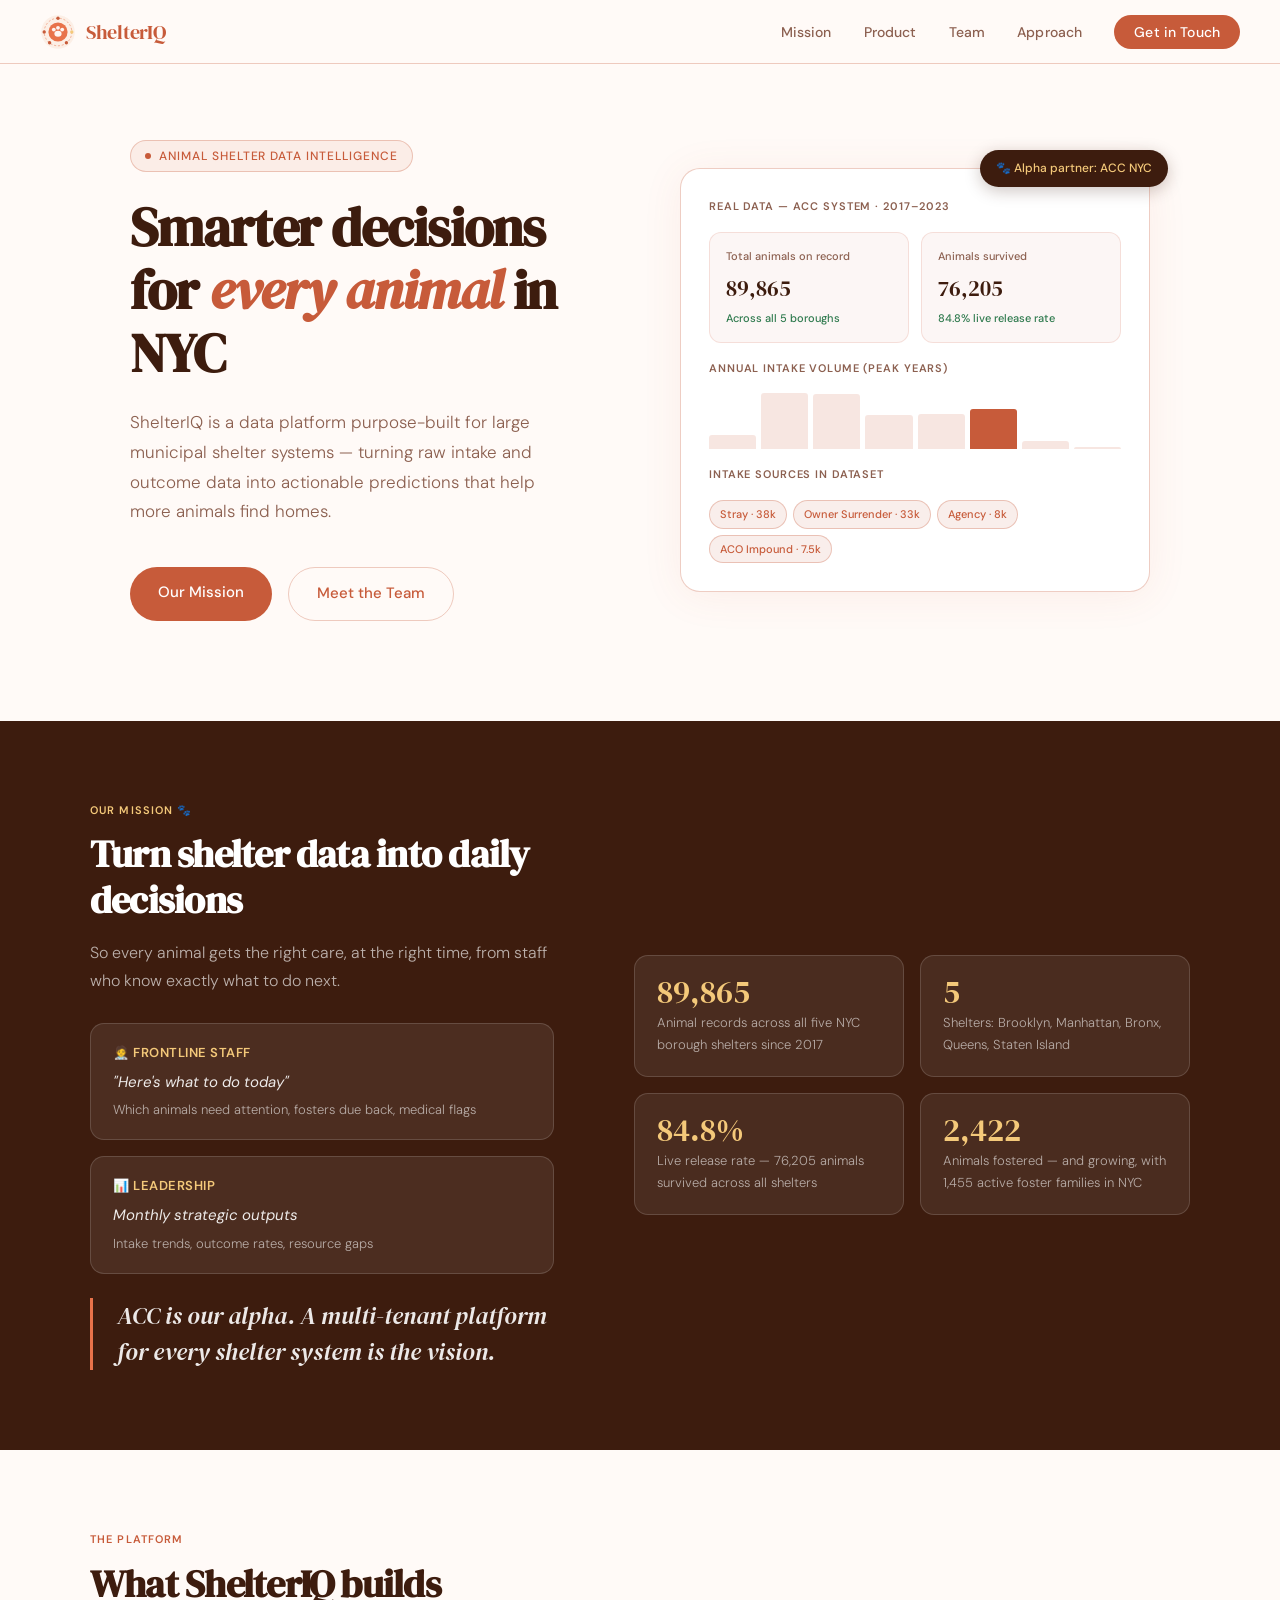
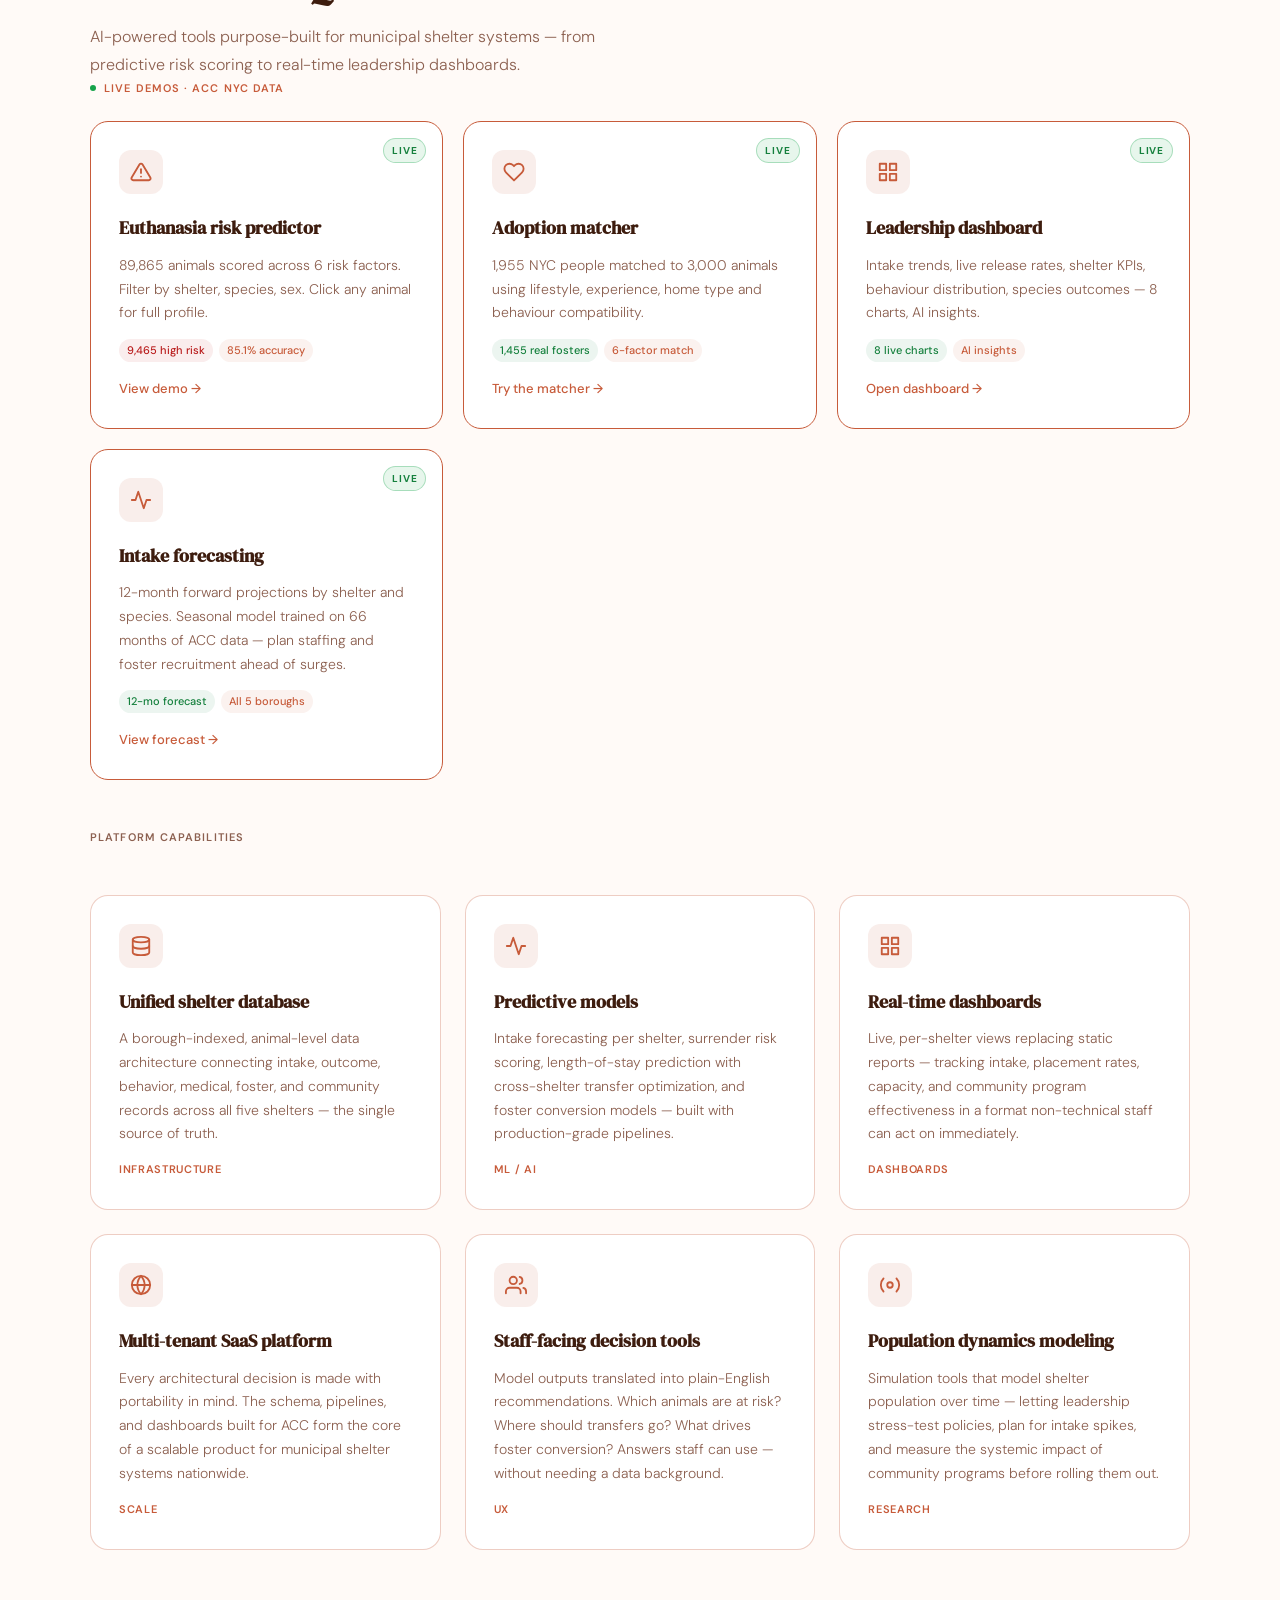
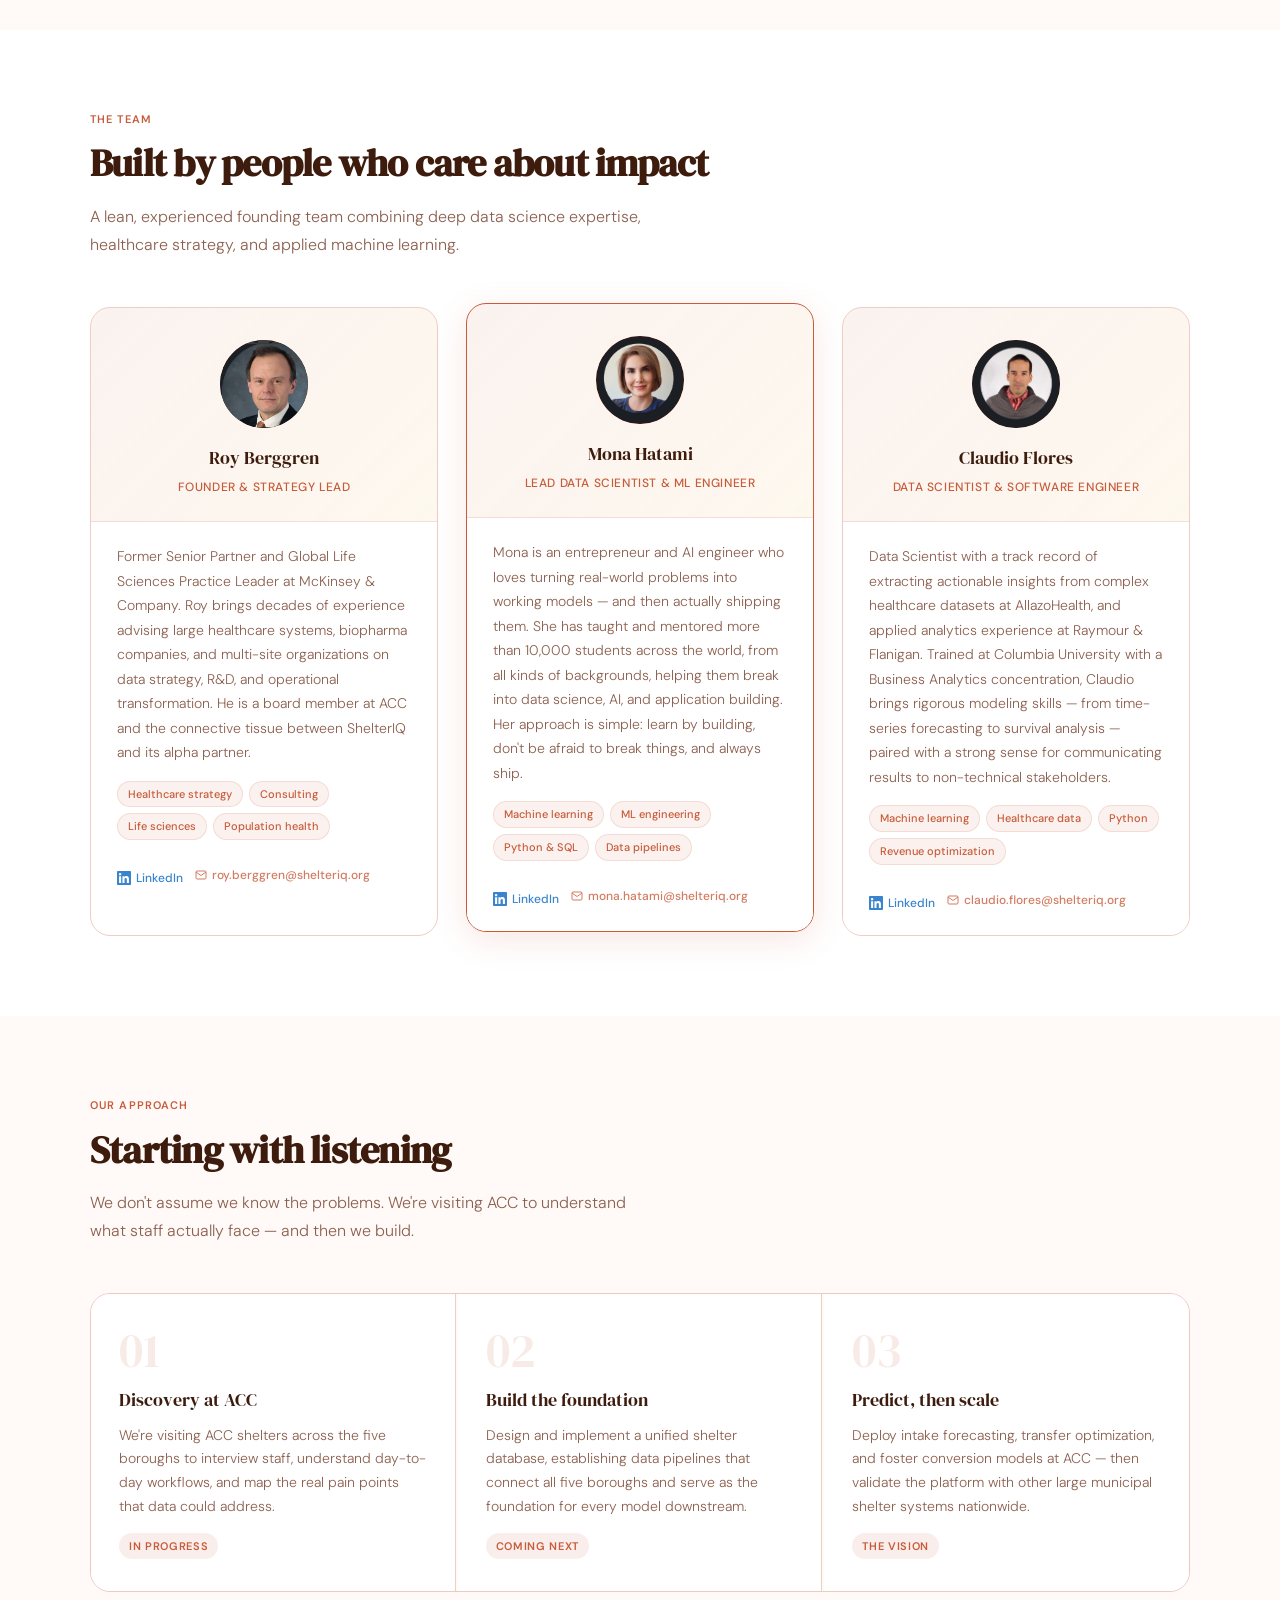
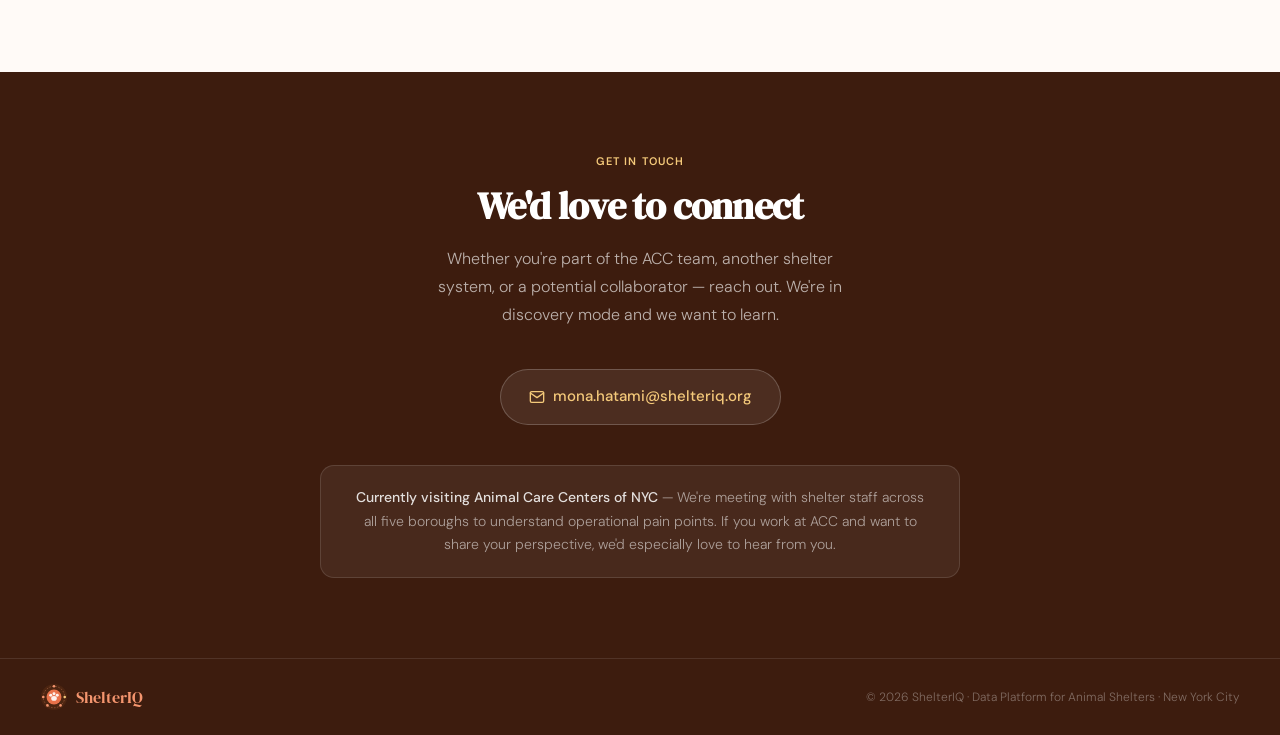
==== commit c480746d: "Update Mona's bio in Team section Co-Authored-By: Claude Sonnet 5 <noreply@anthropic.com>  Claude-Se" ====
--- a/index.html
+++ b/index.html
@@ -1057,7 +1057,7 @@
           <div class="team-title">Lead Data Scientist & ML Engineer</div>
         </div>
         <div class="team-card-body">
-          <p class="team-bio">Lead Data Scientist and Machine Learning Engineer at ShelterIQ. Previously at IBM, holding Data Science Professional Certification Level 2 Expert. Mona is a licensed professional engineer (P.E.) and LEED AP with deep expertise in applied data science, Python, SQL, and ML model deployment. She mentors the next generation of data scientists through Coursera and IBM's training programs.</p>
+          <p class="team-bio">Mona is an entrepreneur and AI engineer who loves turning real-world problems into working models — and then actually shipping them. She has taught and mentored more than 10,000 students across the world, from all kinds of backgrounds, helping them break into data science, AI, and application building. Her approach is simple: learn by building, don't be afraid to break things, and always ship.</p>
           <div class="team-skills">
             <span class="skill-pill">Machine learning</span>
             <span class="skill-pill">ML engineering</span>
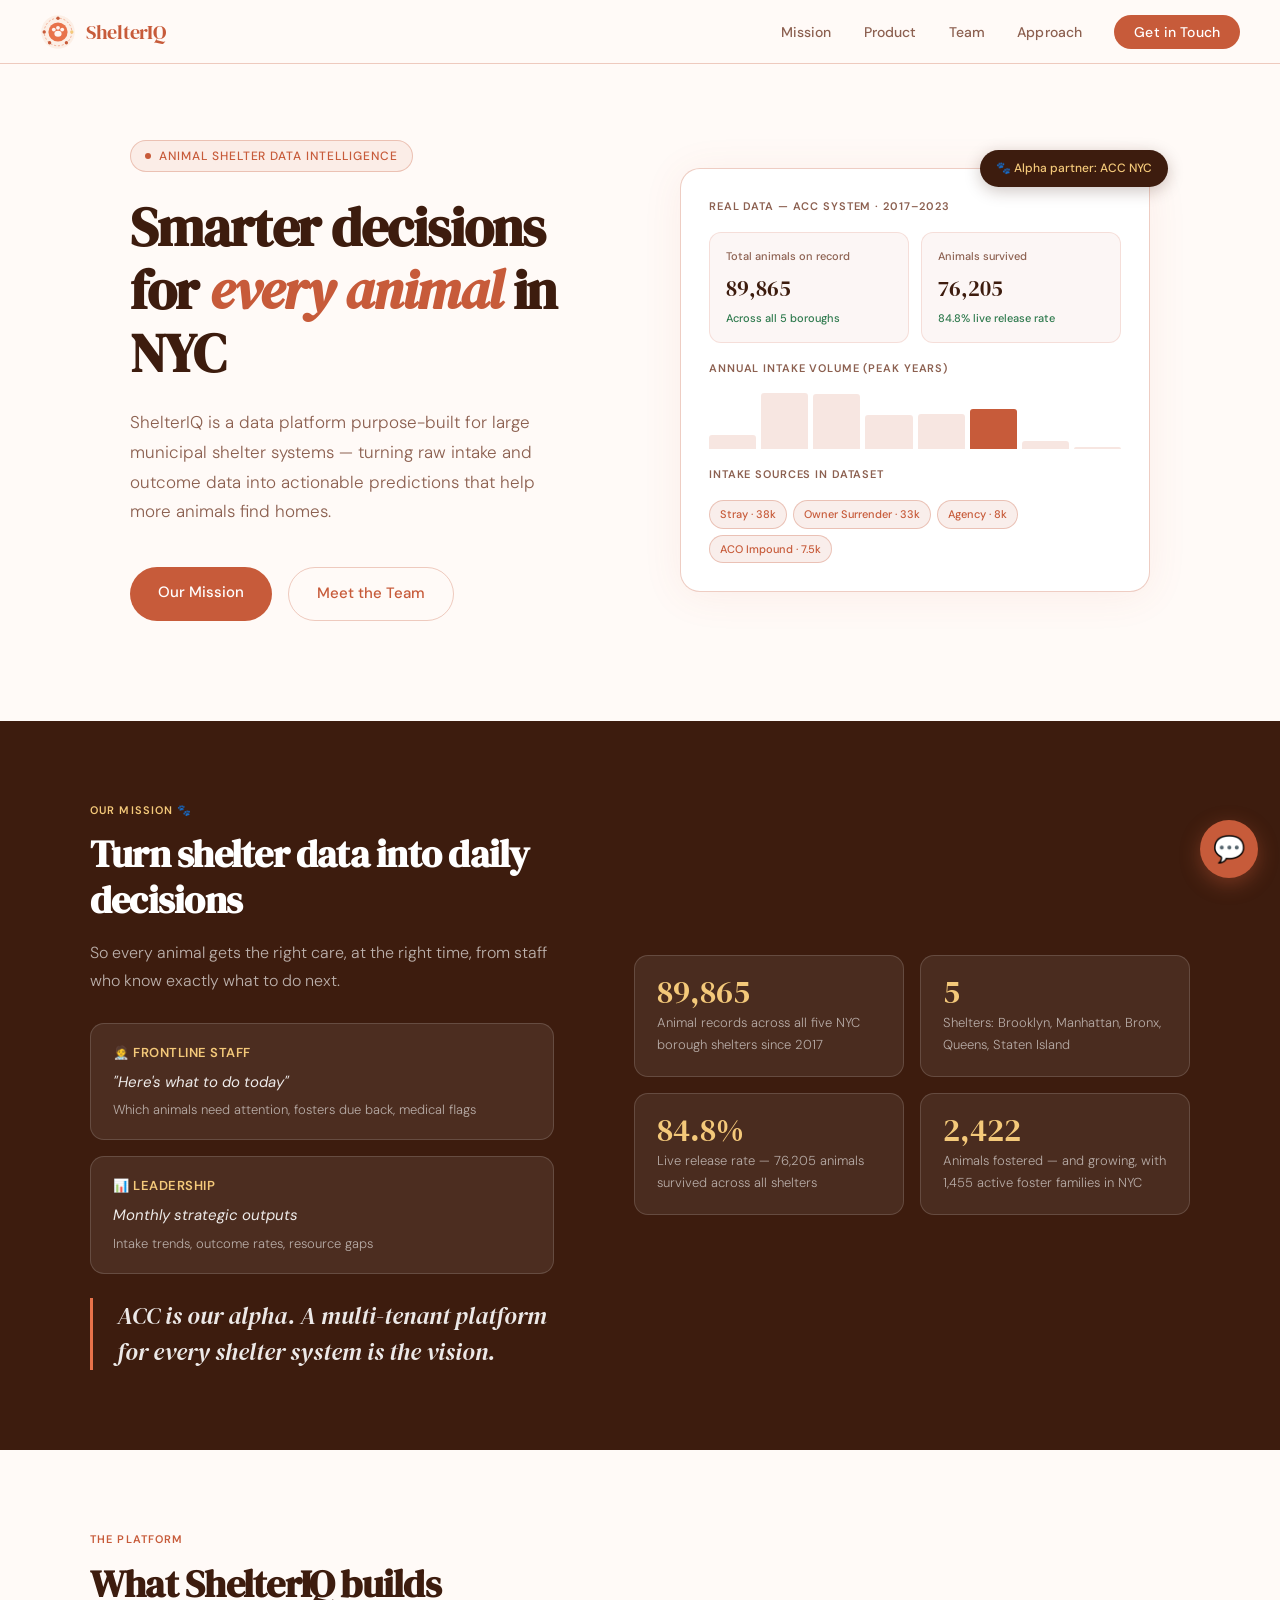
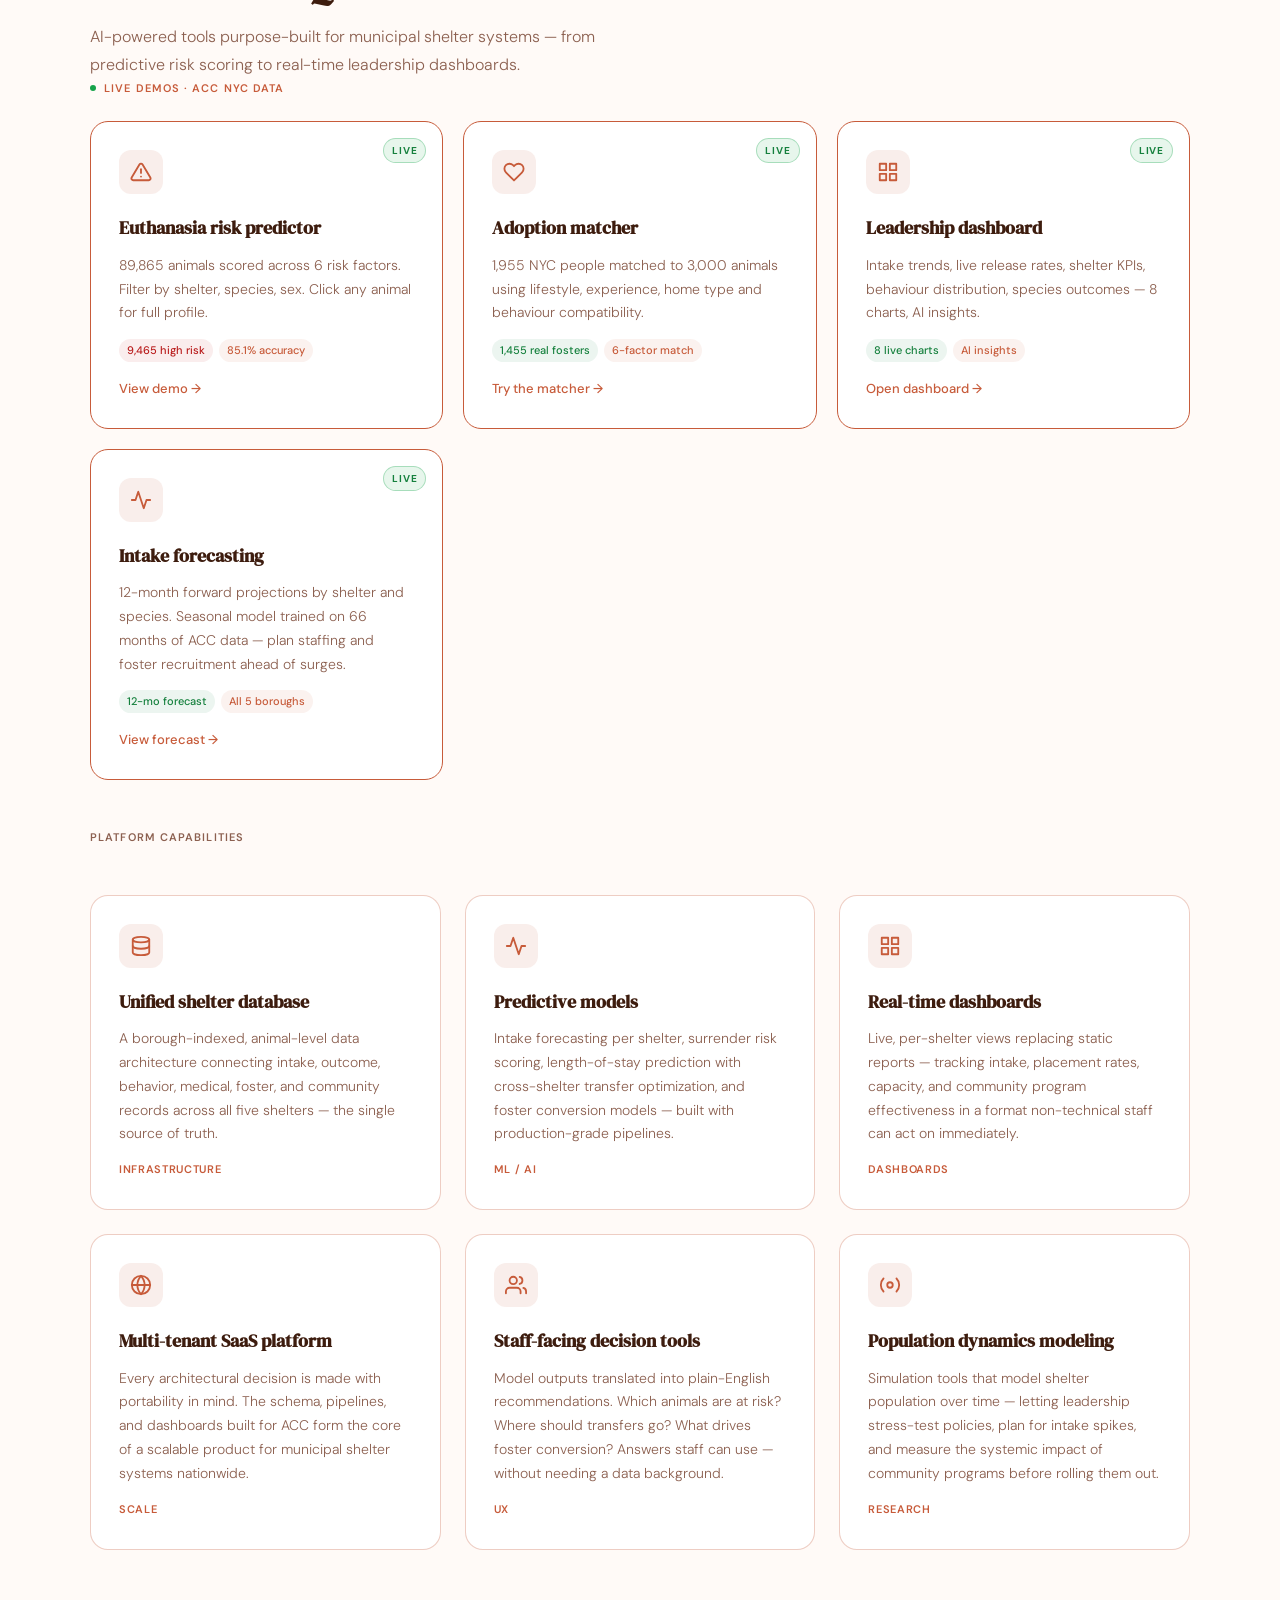
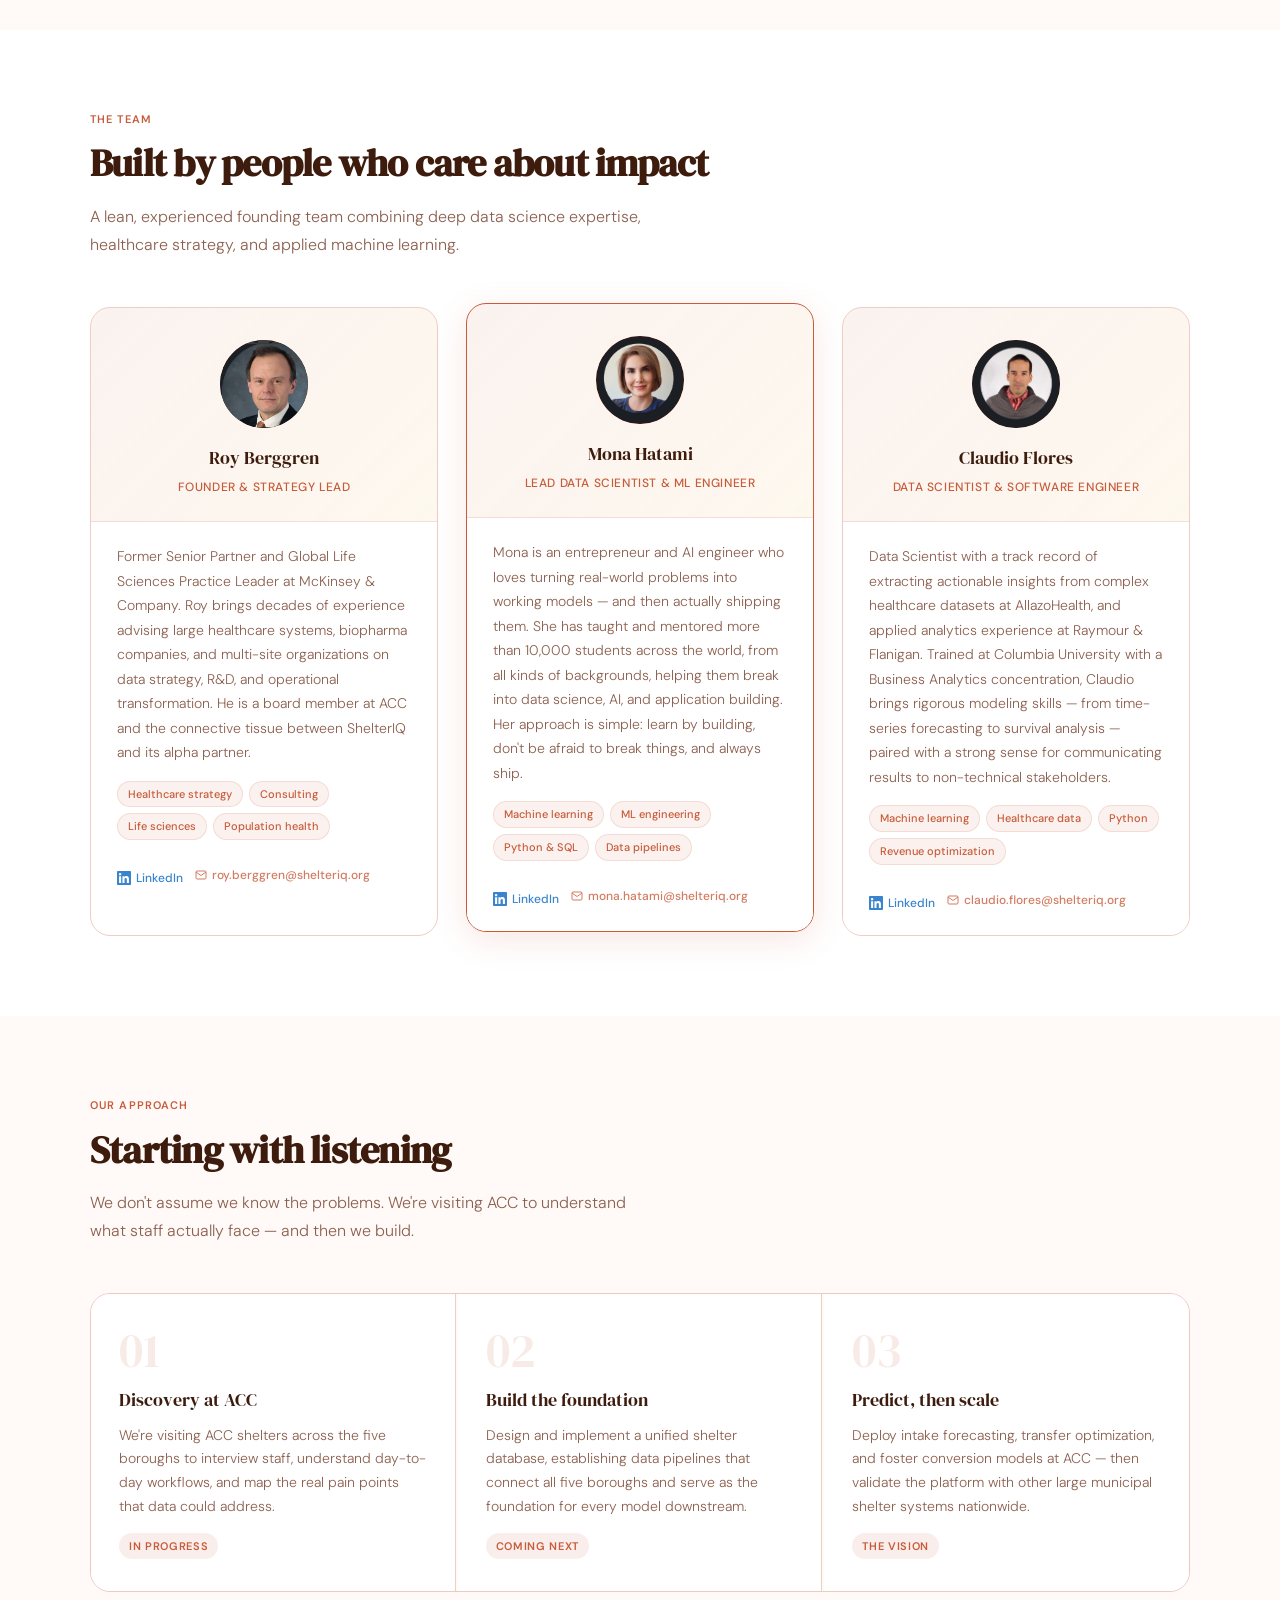
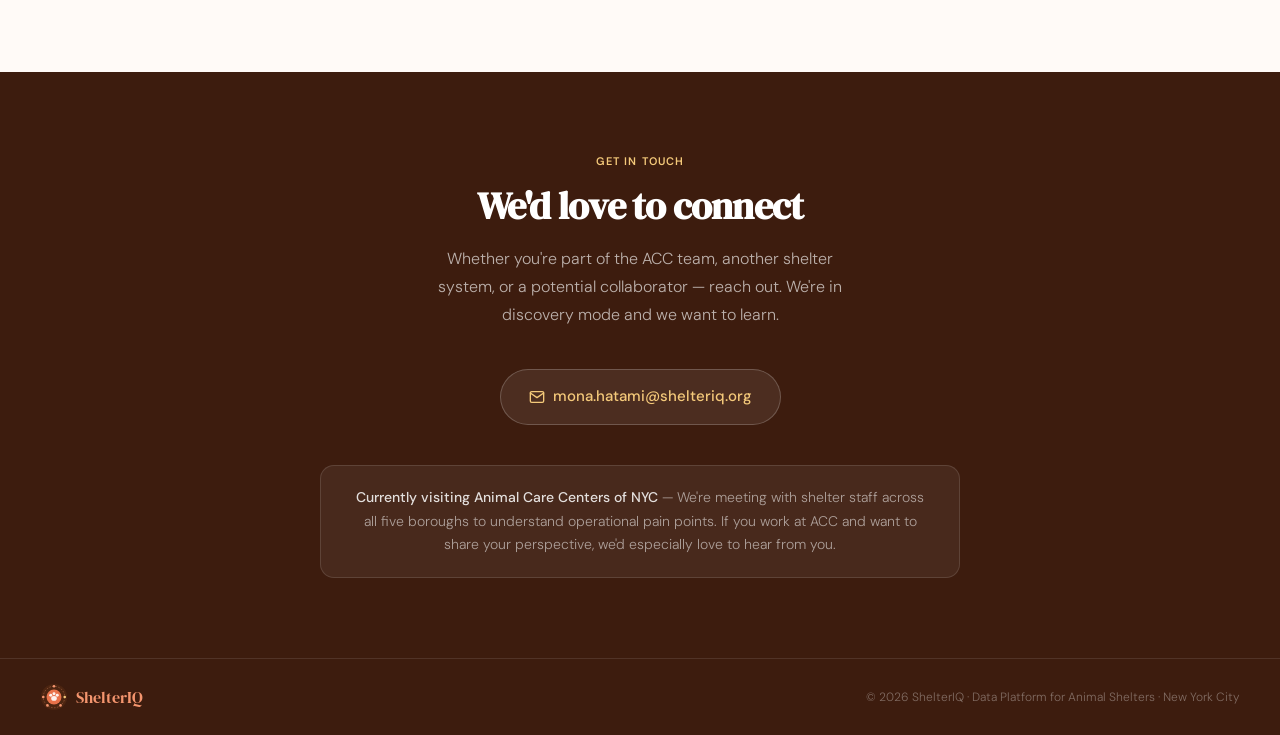
==== commit c4ec42ee: "Add rule-based FAQ chatbot widget to index.html Client-side only, no API keys — matches quick-reply " ====
--- a/index.html
+++ b/index.html
@@ -1175,5 +1175,140 @@
   <div class="footer-right">© 2026 ShelterIQ · Data Platform for Animal Shelters · New York City</div>
 </footer>
 
+<!-- CHATBOT WIDGET (rule-based, client-side only — no API keys) -->
+<style>
+#siq-chat-toggle{
+  position:fixed; right:22px; bottom:22px; z-index:999;
+  width:58px; height:58px; border-radius:50%; border:none; cursor:pointer;
+  background:var(--terracotta); color:white; font-size:26px;
+  display:flex; align-items:center; justify-content:center;
+  box-shadow:0 6px 20px rgba(199,91,58,0.4); transition:transform 0.2s ease;
+}
+#siq-chat-toggle:hover{ transform:scale(1.06); background:var(--terracotta-light); }
+#siq-chat-panel{
+  position:fixed; right:22px; bottom:90px; z-index:999;
+  width:340px; max-width:calc(100vw - 44px); height:460px; max-height:calc(100vh - 140px);
+  background:var(--cream); border:0.5px solid var(--border-strong); border-radius:16px;
+  box-shadow:0 12px 40px rgba(61,28,14,0.25);
+  display:none; flex-direction:column; overflow:hidden;
+  font-family:'DM Sans', sans-serif;
+}
+#siq-chat-panel.open{ display:flex; }
+#siq-chat-head{
+  background:var(--terracotta); color:white; padding:14px 16px;
+  display:flex; align-items:center; justify-content:space-between; flex-shrink:0;
+}
+#siq-chat-head-title{ font-family:'DM Serif Display', serif; font-size:16px; }
+#siq-chat-head-sub{ font-size:11px; opacity:0.85; margin-top:1px; }
+#siq-chat-close{ background:none; border:none; color:white; font-size:18px; cursor:pointer; line-height:1; padding:4px; }
+#siq-chat-body{ flex:1; overflow-y:auto; padding:14px; display:flex; flex-direction:column; gap:10px; }
+.siq-msg{ max-width:85%; padding:9px 12px; border-radius:14px; font-size:13px; line-height:1.45; }
+.siq-msg.bot{ background:white; border:0.5px solid var(--border-strong); color:var(--text-dark); align-self:flex-start; border-bottom-left-radius:4px; }
+.siq-msg.user{ background:var(--terracotta); color:white; align-self:flex-end; border-bottom-right-radius:4px; }
+.siq-msg a{ color:var(--terracotta); font-weight:600; }
+.siq-msg.bot a{ color:var(--terracotta); }
+#siq-chat-quick{ display:flex; flex-wrap:wrap; gap:6px; padding:0 14px 10px; flex-shrink:0; }
+.siq-chip{
+  background:rgba(199,91,58,0.08); border:0.5px solid var(--border-strong); color:var(--terracotta);
+  border-radius:20px; padding:5px 11px; font-size:11px; font-weight:500; cursor:pointer; transition:all 0.15s;
+}
+.siq-chip:hover{ background:var(--terracotta); color:white; }
+#siq-chat-input-row{ display:flex; gap:8px; padding:12px; border-top:0.5px solid var(--border-strong); flex-shrink:0; background:white; }
+#siq-chat-input{
+  flex:1; border:0.5px solid var(--border-strong); border-radius:20px; padding:9px 14px;
+  font-size:13px; font-family:'DM Sans',sans-serif; outline:none; background:var(--cream); color:var(--text-dark);
+}
+#siq-chat-input:focus{ border-color:var(--terracotta); }
+#siq-chat-send{
+  background:var(--terracotta); color:white; border:none; border-radius:50%;
+  width:36px; height:36px; cursor:pointer; flex-shrink:0; font-size:15px;
+}
+#siq-chat-send:hover{ background:var(--terracotta-light); }
+@media(max-width:480px){
+  #siq-chat-panel{ right:12px; bottom:82px; }
+  #siq-chat-toggle{ right:14px; bottom:14px; }
+}
+</style>
+
+<button id="siq-chat-toggle" aria-label="Open ShelterIQ assistant" onclick="siqToggleChat()">💬</button>
+
+<div id="siq-chat-panel">
+  <div id="siq-chat-head">
+    <div>
+      <div id="siq-chat-head-title">ShelterIQ Assistant</div>
+      <div id="siq-chat-head-sub">Ask me about the data, tools, or team</div>
+    </div>
+    <button id="siq-chat-close" onclick="siqToggleChat()">✕</button>
+  </div>
+  <div id="siq-chat-body"></div>
+  <div id="siq-chat-quick"></div>
+  <div id="siq-chat-input-row">
+    <input id="siq-chat-input" type="text" placeholder="Type a question…" onkeydown="if(event.key==='Enter')siqSend()">
+    <button id="siq-chat-send" onclick="siqSend()">➤</button>
+  </div>
+</div>
+
+<script>
+(function(){
+  var SIQ_FAQ = [
+    { k: ['risk','predict','predictor','euthan'], a: 'The <strong>Risk Predictor</strong> flags animals at higher risk based on intake data. <a href="risk.html">Open Risk Predictor →</a>' },
+    { k: ['adopt','match','matcher'], a: 'The <strong>Adoption Matcher</strong> helps pair animals with likely adopters. <a href="adopt.html">Open Adoption Matcher →</a>' },
+    { k: ['dashboard','kpi','overview','leadership'], a: 'The <strong>Leadership Dashboard</strong> shows live release rate, intake, and shelter performance. <a href="dashboard.html">Open Dashboard →</a>' },
+    { k: ['forecast','projection','season','future'], a: 'The <strong>Forecasting</strong> page projects intake 12 months ahead using seasonal decomposition. <a href="forecast.html">Open Forecasting →</a>' },
+    { k: ['data','dataset','source','nyc','acc'], a: 'ShelterIQ is built on ACC NYC intake/outcome data: <strong>89,865 animals, 2017–2023</strong>, across all 5 boroughs.' },
+    { k: ['team','who','mona','roy','claudio','founder'], a: 'Meet the team — Roy (Founder & Strategy), Mona (Lead Data Scientist & ML Engineer), and Claudio (Data Scientist). <a href="#team">See the Team →</a>' },
+    { k: ['contact','email','reach','touch'], a: 'You can reach the team at <a href="mailto:mona.hatami@shelteriq.org">mona.hatami@shelteriq.org</a>, or use the <a href="#contact">contact section →</a>' },
+    { k: ['hi','hello','hey'], a: 'Hi! 👋 Ask me about the Risk Predictor, Adoption Matcher, Dashboard, Forecasting, our data, or the team.' },
+  ];
+  var SIQ_FALLBACK = "I'm not sure about that one — try asking about the Risk Predictor, Adoption Matcher, Dashboard, Forecasting, the dataset, or the team.";
+  var SIQ_QUICK = ['Risk Predictor', 'Dashboard', 'The data', 'Meet the team'];
+
+  function siqAnswer(text){
+    var t = text.toLowerCase();
+    for (var i=0;i<SIQ_FAQ.length;i++){
+      for (var j=0;j<SIQ_FAQ[i].k.length;j++){
+        if (t.indexOf(SIQ_FAQ[i].k[j]) !== -1) return SIQ_FAQ[i].a;
+      }
+    }
+    return SIQ_FALLBACK;
+  }
+
+  function siqAppend(text, who){
+    var body = document.getElementById('siq-chat-body');
+    var div = document.createElement('div');
+    div.className = 'siq-msg ' + who;
+    div.innerHTML = text;
+    body.appendChild(div);
+    body.scrollTop = body.scrollHeight;
+  }
+
+  window.siqSend = function(fromQuick){
+    var input = document.getElementById('siq-chat-input');
+    var text = fromQuick || input.value.trim();
+    if (!text) return;
+    siqAppend(text.replace(/</g,'&lt;'), 'user');
+    input.value = '';
+    setTimeout(function(){ siqAppend(siqAnswer(text), 'bot'); }, 300);
+  };
+
+  window.siqToggleChat = function(){
+    var panel = document.getElementById('siq-chat-panel');
+    panel.classList.toggle('open');
+    if (panel.classList.contains('open') && !panel.dataset.inited){
+      panel.dataset.inited = '1';
+      siqAppend("Hi! I'm the ShelterIQ assistant. Ask me about the Risk Predictor, Adoption Matcher, Dashboard, Forecasting, the data, or the team.", 'bot');
+      var quick = document.getElementById('siq-chat-quick');
+      SIQ_QUICK.forEach(function(q){
+        var chip = document.createElement('span');
+        chip.className = 'siq-chip';
+        chip.textContent = q;
+        chip.onclick = function(){ siqSend(q); };
+        quick.appendChild(chip);
+      });
+    }
+  };
+})();
+</script>
+
 </body>
 </html>
